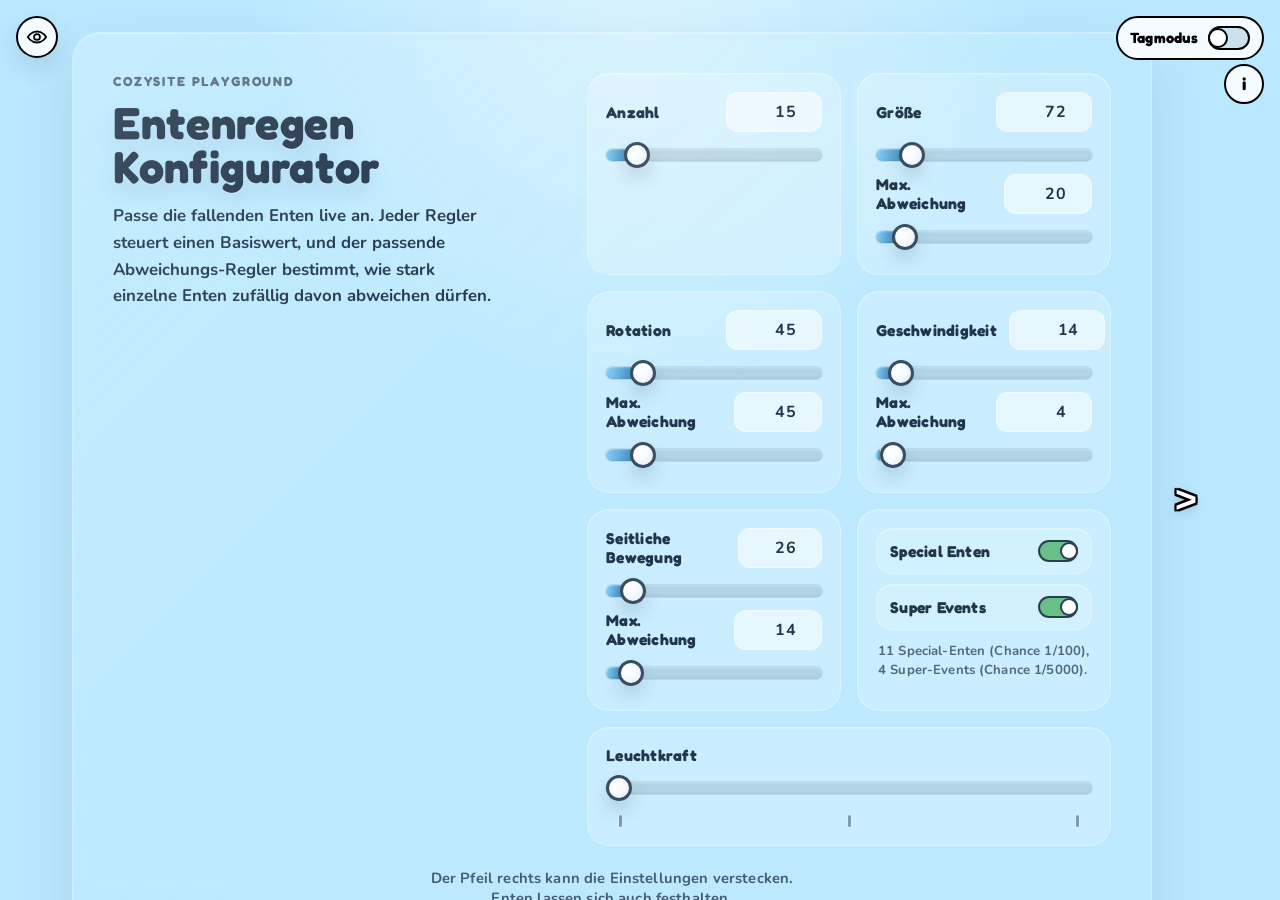
==== index.html @ 6ad72bbb "Add dynamic Android theme colors" ====
<!DOCTYPE html>
<html lang="de">
  <head>
    <meta charset="UTF-8" />
    <meta name="viewport" content="width=device-width, initial-scale=1.0, viewport-fit=cover" />
    <meta http-equiv="Cache-Control" content="no-store, no-cache, must-revalidate" />
    <meta http-equiv="Pragma" content="no-cache" />
    <meta http-equiv="Expires" content="0" />
    <meta name="theme-color" content="rgb(186, 233, 255)" />
    <meta name="app-version" content="2026.03.22-5" />
    <title>CozySite</title>
    <link rel="preconnect" href="https://fonts.googleapis.com" />
    <link rel="preconnect" href="https://fonts.gstatic.com" crossorigin />
    <link
      rel="stylesheet"
      href="https://fonts.googleapis.com/css2?family=Fredoka:wght@500;600;700&family=Nunito:wght@400;600;700;800&display=swap"
    />
    <link rel="stylesheet" href="style.css?v=2026.03.22-5" />
    <script src="script.js?v=2026.03.22-5" defer></script>
  </head>
  <body>
    <button
      class="ui-visibility-toggle"
      id="uiVisibilityToggle"
      type="button"
      aria-pressed="false"
      aria-label="Bedienelemente ausblenden"
    >
      <span class="ui-visibility-icon ui-visibility-icon--visible" aria-hidden="true">
        <svg viewBox="0 0 24 24" focusable="false">
          <path d="M2 12s3.7-6 10-6 10 6 10 6-3.7 6-10 6-10-6-10-6Z" />
          <circle cx="12" cy="12" r="3.2" />
        </svg>
      </span>
      <span class="ui-visibility-icon ui-visibility-icon--hidden" aria-hidden="true">
        <svg viewBox="0 0 24 24" focusable="false">
          <path d="M3 3 21 21" />
          <path d="M10.7 6.2A11 11 0 0 1 12 6c6.3 0 10 6 10 6a18.7 18.7 0 0 1-4 4.2" />
          <path d="M6.3 6.8A17.8 17.8 0 0 0 2 12s3.7 6 10 6c.5 0 1 0 1.5-.1" />
          <path d="M9.9 9.9a3.2 3.2 0 0 0 4.2 4.2" />
        </svg>
      </span>
    </button>
    <label class="theme-switch" for="nightModeToggle">
      <span class="theme-switch-label" id="themeSwitchLabel">Tagmodus</span>
      <span class="theme-switch-control">
        <input id="nightModeToggle" type="checkbox" />
        <span class="theme-switch-slider" aria-hidden="true"></span>
      </span>
    </label>
    <button
      class="info-trigger"
      id="infoTrigger"
      type="button"
      aria-controls="infoPopup"
      aria-expanded="false"
      aria-label="Info anzeigen"
    >
      i
    </button>
    <div class="info-popup" id="infoPopup" role="dialog" aria-modal="false" hidden>
      <p>Inspiriert von einer sehr wichtigen Leuchte-Ente. Der Rest ist eskaliert.</p>
    </div>
    <div class="glass-blur-sentinel" aria-hidden="true"></div>
    <div class="duck-rain" id="duckRain" aria-hidden="true"></div>
    <div class="duck-drag-layer" id="duckDragLayer" aria-hidden="true"></div>
    <main class="page-shell">
      <div class="panel-stack">
        <section class="glass-card" id="glassCard">
          <div class="card-copy">
            <p class="eyebrow">CozySite Playground</p>
            <h1>Entenregen Konfigurator</h1>
            <p class="intro">
              Passe die fallenden Enten live an. Jeder Regler steuert einen Basiswert,
              und der passende Abweichungs-Regler bestimmt, wie stark einzelne Enten
              zufällig davon abweichen dürfen.
            </p>
          </div>

          <form class="control-panel" id="duckControls" autocomplete="off">
            <div class="control-group">
              <div class="control-heading">
                <label for="count">Anzahl</label>
                <input
                  class="value-input"
                  id="countNumber"
                  name="countNumber"
                  type="number"
                  min="1"
                  max="400"
                  step="1"
                  value="15"
                  data-setting="count"
                />
              </div>
              <input id="count" name="count" type="range" min="1" max="150" step="1" value="15" data-setting="count" />
            </div>

            <div class="control-group">
              <div class="control-heading">
                <label for="size">Größe</label>
                <input
                  class="value-input"
                  id="sizeNumber"
                  name="sizeNumber"
                  type="number"
                  min="24"
                  max="420"
                  step="1"
                  value="72"
                  data-setting="size"
                />
              </div>
              <input id="size" name="size" type="range" min="24" max="420" step="1" value="72" data-setting="size" />

              <div class="control-heading">
                <label for="sizeVariance">Max. Abweichung</label>
                <input
                  class="value-input"
                  id="sizeVarianceNumber"
                  name="sizeVarianceNumber"
                  type="number"
                  min="0"
                  max="240"
                  step="1"
                  value="20"
                  data-setting="sizeVariance"
                />
              </div>
              <input id="sizeVariance" name="sizeVariance" type="range" min="0" max="240" step="1" value="20" data-setting="sizeVariance" />
            </div>

            <div class="control-group">
              <div class="control-heading">
                <label for="rotation">Rotation</label>
                <input
                  class="value-input"
                  id="rotationNumber"
                  name="rotationNumber"
                  type="number"
                  min="0"
                  max="360"
                  step="1"
                  value="45"
                  data-setting="rotation"
                />
              </div>
              <input id="rotation" name="rotation" type="range" min="0" max="360" step="1" value="45" data-setting="rotation" />

              <div class="control-heading">
                <label for="rotationVariance">Max. Abweichung</label>
                <input
                  class="value-input"
                  id="rotationVarianceNumber"
                  name="rotationVarianceNumber"
                  type="number"
                  min="0"
                  max="360"
                  step="1"
                  value="45"
                  data-setting="rotationVariance"
                />
              </div>
              <input id="rotationVariance" name="rotationVariance" type="range" min="0" max="360" step="1" value="45" data-setting="rotationVariance" />
            </div>

            <div class="control-group">
              <div class="control-heading">
                <label for="speed">Geschwindigkeit</label>
                <input
                  class="value-input"
                  id="speedNumber"
                  name="speedNumber"
                  type="number"
                  min="1"
                  max="200"
                  step="0.5"
                  value="14"
                  data-setting="speed"
                />
              </div>
              <input id="speed" name="speed" type="range" min="1" max="200" step="0.5" value="14" data-setting="speed" />

              <div class="control-heading">
                <label for="speedVariance">Max. Abweichung</label>
                <input
                  class="value-input"
                  id="speedVarianceNumber"
                  name="speedVarianceNumber"
                  type="number"
                  min="0"
                  max="200"
                  step="0.5"
                  value="4"
                  data-setting="speedVariance"
                />
              </div>
              <input id="speedVariance" name="speedVariance" type="range" min="0" max="200" step="0.5" value="4" data-setting="speedVariance" />
            </div>

            <div class="control-group">
              <div class="control-heading">
                <label for="drift">Seitliche Bewegung</label>
                <input
                  class="value-input"
                  id="driftNumber"
                  name="driftNumber"
                  type="number"
                  min="0"
                  max="360"
                  step="1"
                  value="26"
                  data-setting="drift"
                />
              </div>
              <input id="drift" name="drift" type="range" min="0" max="360" step="1" value="26" data-setting="drift" />

              <div class="control-heading">
                <label for="driftVariance">Max. Abweichung</label>
                <input
                  class="value-input"
                  id="driftVarianceNumber"
                  name="driftVarianceNumber"
                  type="number"
                  min="0"
                  max="220"
                  step="1"
                  value="14"
                  data-setting="driftVariance"
                />
              </div>
              <input id="driftVariance" name="driftVariance" type="range" min="0" max="220" step="1" value="14" data-setting="driftVariance" />
            </div>

            <div class="control-group control-group--glow">
              <div class="control-heading">
                <label for="glowLevel">Leuchtkraft</label>
              </div>
              <div class="glow-level-slider">
                <input
                id="glowLevel"
                name="glowLevel"
                type="range"
                min="0"
                max="2"
                step="1"
                value="0"
              />
                <div class="glow-level-ticks" aria-hidden="true">
                  <span></span>
                  <span></span>
                  <span></span>
                </div>
              </div>
            </div>

            <div class="control-group control-group--toggles">
              <div class="control-toggle-list" aria-label="Weitere Spawn-Optionen">
                <label class="control-toggle-row" id="specialDucksToggleRow" for="specialDucksToggle">
                  <span class="control-toggle-text">Special Enten</span>
                  <span class="mini-switch">
                    <input id="specialDucksToggle" name="specialDucksToggle" type="checkbox" checked />
                    <span class="mini-switch-slider" aria-hidden="true"></span>
                  </span>
                </label>
                <label class="control-toggle-row" id="superEventsToggleRow" for="superEventsToggle">
                  <span class="control-toggle-text">Super Events</span>
                  <span class="mini-switch">
                    <input id="superEventsToggle" name="superEventsToggle" type="checkbox" checked />
                    <span class="mini-switch-slider" aria-hidden="true"></span>
                  </span>
                </label>
              </div>
              <p class="control-toggle-note">
                11 Special-Enten (Chance 1/100),<br /> 4 Super-Events (Chance 1/5000).
              </p>
            </div>
          </form>

          <p class="collapse-hint">
            Der Pfeil rechts kann die Einstellungen verstecken.<br />
            Enten lassen sich auch festhalten.<br />
            Vielleicht siehst du ja sogar eine besondere Ente!
          </p>
        </section>

        <button
          class="panel-toggle"
          id="panelToggle"
          type="button"
          aria-controls="glassCard"
          aria-expanded="true"
          aria-label="Einstellungen nach rechts einklappen"
        >
          <span class="panel-toggle-icon" id="panelToggleIcon">&gt;</span>
        </button>
      </div>
    </main>
    <div
      class="attention-popup"
      id="attentionPopup"
      role="dialog"
      aria-modal="true"
      aria-labelledby="attentionPopupTitle"
      aria-describedby="attentionPopupMessage"
      hidden
    >
      <div class="attention-popup__panel">
        <button
          class="attention-popup__close"
          id="attentionPopupClose"
          type="button"
          aria-label="Hinweis schliessen"
        >
          <span aria-hidden="true">&times;</span>
        </button>
        <div class="attention-popup__content">
          <p class="attention-popup__title" id="attentionPopupTitle">
            Du schaust diesen Enten jetzt schon seit &uuml;ber 10 Minuten zu...
          </p>
          <p class="attention-popup__message" id="attentionPopupMessage">
            Ich entscheide mich einfach daf&uuml;r, das als gutes Zeichen zu werten :)
          </p>
        </div>
      </div>
    </div>
    <div class="vision-event" id="visionEvent" aria-hidden="true" hidden>
      <div class="vision-event__blur-layer"></div>
      <div class="vision-event__content">
        <img class="vision-event__duck" id="visionEventDuck" src="" alt="" />
      </div>
    </div>
    <div class="painting-event" id="paintingEvent" aria-hidden="true" hidden>
      <div class="painting-event__wall" id="paintingEventWall"></div>
      <img class="painting-event__roller" id="paintingEventRoller" src="" alt="" />
      <div class="painting-event__scene">
        <div class="painting-event__duck-pair" id="paintingEventDuckPair">
          <div class="painting-event__duck-slot painting-event__duck-slot--tshirt">
            <div class="painting-event__bubble painting-event__bubble--tshirt">Schwein!</div>
            <img class="painting-event__duck" id="paintingEventTshirtDuck" src="" alt="" />
          </div>
          <div class="painting-event__duck-slot painting-event__duck-slot--pullover">
            <div class="painting-event__bubble painting-event__bubble--pullover">Katze!</div>
            <img class="painting-event__duck" id="paintingEventPulloverDuck" src="" alt="" />
          </div>
        </div>
        <img class="painting-event__art" id="paintingEventArt" src="" alt="" />
      </div>
      <div class="painting-event__blackout"></div>
    </div>
    <div class="guardian-event" id="guardianEvent" aria-hidden="true" hidden>
      <div class="guardian-event__content">
        <img
          class="guardian-event__duck"
          id="guardianEventDuck"
          src="images/ducks/glowing_vesion/real_duck_glow.png?v=2026.03.22-3"
          alt=""
        />
        <div class="guardian-event__bubble" id="guardianEventBubble">
          Keine Sorge, ich pass auf dich auf, wenn es dunkel ist!
        </div>
      </div>
    </div>
  </body>
</html>
---- style.css ----
:root {
  --sky: rgb(186, 233, 255);
  --sky-night: rgb(9, 24, 56);
  --glass-bg: rgba(255, 255, 255, 0.045);
  --glass-border: rgba(255, 255, 255, 0.26);
  --text: rgb(34, 53, 74);
  --font-ui: "Nunito", "Trebuchet MS", "Lucida Sans Unicode", "Lucida Grande", sans-serif;
  --font-display: "Fredoka", "Arial Rounded MT Bold", "Trebuchet MS", ui-rounded, system-ui, sans-serif;
  --slider-track-size: 12px;
  --slider-thumb-size: 26px;
  --slider-track-bg: rgba(34, 53, 74, 0.14);
  --slider-track-border: rgba(34, 53, 74, 0.1);
  --slider-fill-start: rgb(131, 205, 246);
  --slider-fill-end: rgb(66, 145, 197);
  --slider-thumb-bg: radial-gradient(
    circle at 30% 30%,
    rgb(255, 255, 255) 0%,
    rgb(249, 252, 255) 42%,
    rgb(221, 234, 247) 100%
  );
  --slider-thumb-border: rgba(34, 53, 74, 0.88);
  --slider-thumb-shadow: 0 10px 18px rgba(20, 41, 69, 0.16);
  --slider-focus-ring: rgba(82, 165, 218, 0.22);
  --safe-top: env(safe-area-inset-top, 0px);
  --safe-right: env(safe-area-inset-right, 0px);
  --safe-bottom: env(safe-area-inset-bottom, 0px);
  --safe-left: env(safe-area-inset-left, 0px);
}

*,
*::before,
*::after {
  box-sizing: border-box;
}

html,
body {
  width: 100%;
  min-height: 100%;
  overflow-x: hidden;
  -webkit-text-size-adjust: 100%;
  text-size-adjust: 100%;
}

body {
  position: relative;
  isolation: isolate;
  margin: 0;
  min-height: 100vh;
  min-height: 100dvh;
  overflow: hidden;
  overscroll-behavior: none;
  font-family: var(--font-ui);
  -webkit-font-smoothing: antialiased;
  -moz-osx-font-smoothing: grayscale;
  color: var(--text);
  background: none;
}

body::before {
  content: "";
  position: fixed;
  inset: 0;
  z-index: -2;
  pointer-events: none;
  background:
    radial-gradient(circle at top, rgba(255, 255, 255, 0.45), transparent 35%),
    var(--sky);
}

.night-mode body::before {
  background:
    radial-gradient(circle at top, rgba(152, 195, 255, 0.12), transparent 30%),
    linear-gradient(180deg, rgb(12, 30, 68), var(--sky-night));
}

.night-mode {
  --slider-track-bg: rgba(236, 244, 255, 0.18);
  --slider-track-border: rgba(236, 244, 255, 0.14);
  --slider-fill-start: rgb(182, 223, 255);
  --slider-fill-end: rgb(118, 184, 255);
  --slider-thumb-bg: radial-gradient(
    circle at 30% 30%,
    rgb(30, 59, 108) 0%,
    rgb(17, 39, 83) 56%,
    rgb(8, 22, 52) 100%
  );
  --slider-thumb-border: rgba(236, 244, 255, 0.9);
  --slider-thumb-shadow: 0 10px 18px rgba(0, 0, 0, 0.24);
  --slider-focus-ring: rgba(172, 220, 255, 0.18);
}

.ui-visibility-toggle {
  position: fixed;
  top: calc(var(--safe-top) + 16px);
  left: calc(var(--safe-left) + 16px);
  z-index: 7;
  display: inline-flex;
  align-items: center;
  justify-content: center;
  width: 42px;
  height: 42px;
  padding: 0;
  border: 2px solid #000;
  border-radius: 999px;
  background: rgba(255, 255, 255, 0.86);
  color: #000;
  cursor: pointer;
  box-shadow: 0 10px 22px rgba(20, 41, 69, 0.12);
  transition:
    background 180ms ease,
    transform 180ms ease,
    box-shadow 180ms ease,
    opacity 180ms ease;
}

.ui-visibility-toggle:hover {
  transform: translateY(-1px);
}

.ui-visibility-toggle:active {
  transform: translateY(0);
}

.ui-visibility-icon {
  position: absolute;
  inset: 0;
  display: grid;
  place-items: center;
  transition: opacity 180ms ease, transform 180ms ease;
}

.ui-visibility-icon svg {
  width: 22px;
  height: 22px;
  fill: none;
  stroke: currentColor;
  stroke-linecap: round;
  stroke-linejoin: round;
  stroke-width: 2;
}

.ui-visibility-icon--hidden {
  opacity: 0;
  transform: scale(0.92);
}

.ui-hidden .ui-visibility-toggle {
  background: rgba(255, 255, 255, 0.68);
  box-shadow: 0 10px 20px rgba(20, 41, 69, 0.1);
  opacity: 0.62;
}

.ui-hidden .ui-visibility-toggle:hover,
.ui-hidden .ui-visibility-toggle:focus-visible {
  opacity: 0.88;
}

.ui-hidden .ui-visibility-icon--visible {
  opacity: 0;
  transform: scale(0.92);
}

.ui-hidden .ui-visibility-icon--hidden {
  opacity: 1;
  transform: scale(1);
}

.super-event-ui-hidden .ui-visibility-toggle {
  opacity: 0;
  visibility: hidden;
  pointer-events: none;
}

.info-trigger {
  position: fixed;
  top: calc(var(--safe-top) + 64px);
  right: calc(var(--safe-right) + 16px);
  z-index: 8;
  width: 40px;
  height: 40px;
  border: 2px solid #000;
  border-radius: 999px;
  background: rgba(255, 255, 255, 0.86);
  color: #000;
  font: 700 1.08rem/1 var(--font-display);
  letter-spacing: 0.03em;
  cursor: pointer;
}

.theme-switch {
  position: fixed;
  top: calc(var(--safe-top) + 16px);
  right: calc(var(--safe-right) + 16px);
  z-index: 8;
  display: inline-flex;
  align-items: center;
  gap: 10px;
  padding: 8px 12px;
  border: 2px solid #000;
  border-radius: 999px;
  background: rgba(255, 255, 255, 0.86);
  color: #000;
  font: 700 0.92rem/1 var(--font-display);
  letter-spacing: 0.02em;
  cursor: pointer;
  user-select: none;
}

.theme-switch-label {
  white-space: nowrap;
}

.info-trigger,
.theme-switch,
.attention-popup__title,
.attention-popup__close,
.eyebrow,
.glass-card h1,
.control-heading,
.control-toggle-text {
  font-style: normal;
}

.theme-switch-control {
  --switch-width: 42px;
  --switch-height: 24px;
  --switch-border: 2px;
  --switch-thumb-size: 20px;
  position: relative;
  display: inline-flex;
  align-items: center;
  width: var(--switch-width);
  height: var(--switch-height);
}

.theme-switch-control input {
  position: absolute;
  inset: 0;
  opacity: 0;
  margin: 0;
}

.theme-switch-slider {
  position: absolute;
  inset: 0;
  border: var(--switch-border) solid #000;
  border-radius: 999px;
  background: rgb(202, 225, 239);
  transition: background 180ms ease;
}

.theme-switch-slider::after {
  content: "";
  position: absolute;
  top: 50%;
  left: calc(var(--switch-border) * -1);
  width: var(--switch-thumb-size);
  height: var(--switch-thumb-size);
  border-radius: 50%;
  background: #fff;
  border: 2px solid #000;
  transform: translateY(-50%);
  transition: transform 180ms ease;
}

.theme-switch-control input:checked + .theme-switch-slider {
  background: rgb(26, 48, 96);
}

.theme-switch-control input:checked + .theme-switch-slider::after {
  transform: translate(calc(var(--switch-width) - var(--switch-thumb-size)), -50%);
}

.info-popup {
  position: fixed;
  top: calc(var(--safe-top) + 112px);
  right: calc(var(--safe-right) + 16px);
  z-index: 9;
  width: min(320px, calc(100vw - 32px));
  padding: 14px 16px;
  border: 2px solid #000;
  border-radius: 18px;
  background: white;
  box-shadow: 0 16px 30px rgba(0, 0, 0, 0.12);
}

.info-popup p {
  margin: 0;
  font-family: var(--font-ui);
  font-weight: 700;
  letter-spacing: 0.01em;
  line-height: 1.5;
}

.attention-popup {
  position: fixed;
  inset: 0;
  z-index: 20;
  display: flex;
  padding:
    calc(var(--safe-top) + 16px)
    calc(var(--safe-right) + 16px)
    calc(var(--safe-bottom) + 16px)
    calc(var(--safe-left) + 16px);
  background: rgba(8, 18, 35, 0.22);
}

.attention-popup[hidden] {
  display: none;
}

.attention-popup__panel {
  position: relative;
  flex: 1;
  display: flex;
  align-items: center;
  justify-content: center;
  padding: clamp(32px, 6vw, 72px);
  border: 2px solid #000;
  border-radius: 28px;
  background: rgba(255, 255, 255, 0.97);
  box-shadow: 0 28px 64px rgba(5, 16, 31, 0.22);
  text-align: center;
}

.attention-popup__content {
  max-width: min(760px, 100%);
}

.attention-popup__title,
.attention-popup__message {
  margin: 0;
}

.attention-popup__title {
  font-size: clamp(2rem, 4vw, 3.3rem);
  line-height: 1.12;
  font-weight: 700;
  font-family: var(--font-display);
  letter-spacing: 0.01em;
}

.attention-popup__message {
  margin-top: clamp(22px, 4vw, 34px);
  font-size: clamp(1.05rem, 2.4vw, 1.45rem);
  line-height: 1.55;
  font-family: var(--font-ui);
  font-weight: 700;
}

.attention-popup__close {
  position: absolute;
  top: clamp(16px, 2.8vw, 24px);
  right: clamp(16px, 2.8vw, 24px);
  display: inline-flex;
  align-items: center;
  justify-content: center;
  width: 46px;
  height: 46px;
  padding: 0;
  border: 2px solid #000;
  border-radius: 999px;
  background: #fff;
  color: #000;
  font: 700 1.7rem/1 var(--font-display);
  cursor: pointer;
  box-shadow: 0 12px 24px rgba(10, 20, 34, 0.12);
}

.attention-popup__close:hover {
  transform: translateY(-1px);
}

.attention-popup__close:active {
  transform: translateY(0);
}

.vision-event {
  position: fixed;
  inset: 0;
  z-index: 32;
  pointer-events: none;
  opacity: 0;
  transition: opacity 220ms ease;
}

.vision-event[hidden] {
  display: none;
}

.vision-event__blur-layer,
.vision-event__content {
  position: absolute;
  inset: 0;
}

.vision-event__blur-layer {
  background: rgba(255, 255, 255, 0);
  -webkit-backdrop-filter: blur(0px);
  backdrop-filter: blur(0px);
  transition:
    -webkit-backdrop-filter 4200ms ease,
    backdrop-filter 4200ms ease,
    background 4200ms ease;
}

.vision-event__duck {
  position: absolute;
  left: 50%;
  top: 118%;
  width: min(640px, 76vw);
  max-width: calc(100vw - var(--safe-left) - var(--safe-right) - 24px);
  height: auto;
  transform: translate(-50%, -50%);
  transition: top var(--vision-duck-move-duration, 6200ms) cubic-bezier(0.22, 1, 0.36, 1);
}

.vision-event.is-visible {
  opacity: 1;
}

.vision-event.is-blurry .vision-event__blur-layer {
  background: rgba(255, 255, 255, 0.03);
  -webkit-backdrop-filter: blur(14px);
  backdrop-filter: blur(14px);
}

.vision-event.is-duck-visible .vision-event__duck {
  top: 69%;
}

.vision-event.is-duck-exiting .vision-event__duck {
  top: 118%;
}

.painting-event {
  position: fixed;
  inset: 0;
  z-index: 31;
  overflow: hidden;
  pointer-events: none;
  opacity: 0;
  transition: opacity 220ms ease;
}

.painting-event[hidden] {
  display: none;
}

.painting-event__wall,
.painting-event__scene,
.painting-event__blackout {
  position: absolute;
  inset: 0;
}

.painting-event__wall {
  overflow: hidden;
}

.painting-event__stroke {
  position: absolute;
  top: 0;
  height: 0;
  background-repeat: repeat;
  background-size: 320px auto;
  will-change: height;
}

.painting-event__roller {
  position: absolute;
  top: 0;
  left: 0;
  width: clamp(134px, 15vw, 228px);
  height: auto;
  opacity: 0;
  transform: translate3d(var(--roller-x, -220px), var(--roller-y, -220px), 0) translateX(-50%);
  transition: opacity 420ms ease;
  will-change: transform, opacity;
}

.painting-event__scene {
  padding:
    calc(var(--safe-top) + 24px)
    calc(var(--safe-right) + 28px)
    calc(var(--safe-bottom) + 28px)
    calc(var(--safe-left) + 28px);
}

.painting-event__duck-pair {
  position: absolute;
  left: calc(var(--safe-left) + 24px);
  bottom: calc(var(--safe-bottom) + 20px);
  display: flex;
  align-items: flex-end;
  gap: clamp(10px, 1.8vw, 18px);
  opacity: 0;
  transform: translate3d(-12px, 124%, 0);
  transition:
    opacity 2200ms ease,
    transform 4200ms cubic-bezier(0.22, 1, 0.36, 1);
}

.painting-event__duck-slot {
  position: relative;
  display: flex;
  align-items: flex-end;
}

.painting-event__duck {
  width: clamp(140px, 18vw, 250px);
  height: auto;
  user-select: none;
  -webkit-user-drag: none;
}

.painting-event__bubble {
  position: absolute;
  left: 50%;
  bottom: calc(100% + 18px);
  max-width: min(180px, 24vw);
  padding: 10px 14px;
  border: 2px solid #000;
  border-radius: 22px;
  background: rgba(255, 255, 255, 0.98);
  color: #000;
  font-family: var(--font-display);
  font-size: clamp(0.9rem, 1.2vw, 1.05rem);
  font-weight: 700;
  letter-spacing: 0.01em;
  line-height: 1.1;
  text-align: center;
  white-space: nowrap;
  opacity: 0;
  pointer-events: none;
  box-shadow:
    0 14px 28px rgba(0, 0, 0, 0.16),
    inset 0 1px 0 rgba(255, 255, 255, 0.7);
  transform: translate(-50%, 18px) scale(0.96);
  transition:
    opacity 460ms ease,
    transform 700ms cubic-bezier(0.22, 1, 0.36, 1);
}

.painting-event__bubble::before,
.painting-event__bubble::after {
  content: "";
  position: absolute;
  top: calc(100% - 1px);
  width: 0;
  height: 0;
}

.painting-event__bubble::before {
  left: 50%;
  border-top: 14px solid #000;
  border-right: 12px solid transparent;
  transform: translateX(-7px);
}

.painting-event__bubble::after {
  left: 50%;
  border-top: 11px solid rgba(255, 255, 255, 0.98);
  border-right: 10px solid transparent;
  transform: translateX(-5px);
}

.painting-event__bubble--tshirt {
  left: 56%;
}

.painting-event__bubble--pullover {
  left: 44%;
}

.painting-event__art {
  position: absolute;
  top: 46%;
  left: 50%;
  width: min(420px, 52vw);
  max-width: calc(100vw - var(--safe-left) - var(--safe-right) - 64px);
  height: auto;
  opacity: 0;
  transform: translate(-50%, -50%) scale(0.96);
  transition:
    opacity 5600ms ease,
    transform 5600ms ease;
}

.painting-event__blackout {
  background: #000;
  opacity: 0;
  transition: opacity 4200ms ease;
}

.painting-event.is-visible {
  opacity: 1;
}

.painting-event.is-painting .painting-event__roller {
  opacity: 1;
}

.painting-event.is-ducks-visible .painting-event__duck-pair {
  opacity: 1;
  transform: translate3d(0, 0, 0);
}

.painting-event.is-art-visible .painting-event__art {
  opacity: 1;
  transform: translate(-50%, -50%) scale(1);
}

.painting-event.is-bubbles-visible .painting-event__bubble {
  opacity: 1;
  transform: translate(-50%, 0) scale(1);
}

.painting-event.is-blackout-visible .painting-event__blackout {
  opacity: 1;
}

.guardian-event {
  position: fixed;
  inset: 0;
  z-index: 30;
  display: flex;
  align-items: center;
  justify-content: center;
  padding:
    calc(var(--safe-top) + 24px)
    calc(var(--safe-right) + 24px)
    calc(var(--safe-bottom) + 24px)
    calc(var(--safe-left) + 24px);
  background: #000;
  opacity: 0;
  pointer-events: auto;
  transition: opacity 4200ms ease;
}

.guardian-event[hidden] {
  display: none;
}

.guardian-event__content {
  display: flex;
  flex-direction: column;
  align-items: center;
  justify-content: center;
  gap: 22px;
  max-width: min(560px, 100%);
}

.guardian-event__duck {
  width: min(360px, 58vw);
  max-width: 100%;
  height: auto;
  opacity: 0;
  transform: translateY(20px) scale(0.94);
  transition:
    opacity 3200ms ease,
    transform 3200ms ease;
}

.guardian-event__bubble {
  max-width: min(520px, 100%);
  padding: 16px 20px;
  border: 2px solid #000;
  border-radius: 24px;
  background: rgba(255, 255, 255, 0.98);
  color: #000;
  font: 600 1.02rem/1.45 "Segoe UI", Tahoma, Geneva, Verdana, sans-serif;
  text-align: center;
  box-shadow: 0 18px 42px rgba(0, 0, 0, 0.22);
  opacity: 0;
  transform: translateY(16px);
  transition:
    opacity 1400ms ease,
    transform 1400ms ease;
}

.guardian-event.is-visible {
  opacity: 1;
}

.guardian-event.is-duck-visible .guardian-event__duck {
  opacity: 1;
  transform: translateY(0) scale(1);
}

.guardian-event.is-bubble-visible .guardian-event__bubble {
  opacity: 1;
  transform: translateY(0);
}

.guardian-event-active .duck,
.super-event-active .duck {
  animation-play-state: paused;
}

.theme-switch,
.info-trigger,
.info-popup,
.page-shell {
  transition:
    opacity 180ms ease,
    visibility 180ms ease;
}

.ui-hidden .theme-switch,
.ui-revealing .theme-switch,
.ui-hidden .info-trigger,
.ui-revealing .info-trigger,
.ui-hidden .info-popup,
.ui-revealing .info-popup {
  opacity: 0;
  visibility: hidden;
  pointer-events: none;
}

.ui-hidden .page-shell,
.ui-revealing .page-shell {
  pointer-events: none;
}

.ui-hidden .page-shell *,
.ui-revealing .page-shell * {
  pointer-events: none !important;
}

.ui-hidden .page-shell {
  opacity: 0;
  pointer-events: none;
}

.glass-blur-sentinel {
  position: fixed;
  top: 0;
  left: 0;
  width: 2px;
  height: 2px;
  z-index: 1;
  pointer-events: none;
  opacity: 0.01;
  background: rgba(255, 255, 255, 0.03);
  backdrop-filter: blur(10px);
  -webkit-backdrop-filter: blur(10px);
}

.night-mode .glass-blur-sentinel {
  background: rgba(255, 255, 255, 0.02);
}

.duck-rain {
  position: fixed;
  inset: 0;
  z-index: 0;
  pointer-events: auto;
  overflow: hidden;
  contain: layout paint;
  transform: translateZ(0);
}

.duck-drag-layer {
  position: fixed;
  inset: 0;
  z-index: 2;
  pointer-events: none;
  overflow: hidden;
  contain: layout paint;
}

.duck {
  position: absolute;
  top: var(--start-top);
  left: var(--start-left);
  display: block;
  width: calc(var(--size) * 1px);
  height: auto;
  max-width: none;
  opacity: 1;
  animation-name: duck-fall-a;
  animation-timing-function: linear;
  animation-iteration-count: 1;
  animation-fill-mode: both;
  animation-duration: calc(var(--duration) * 1s);
  animation-delay: calc(var(--delay) * 1s);
  pointer-events: auto;
  touch-action: none;
  user-select: none;
  -webkit-user-select: none;
  -webkit-user-drag: none;
  -webkit-touch-callout: none;
  cursor: grab;
  -webkit-backface-visibility: visible;
  backface-visibility: hidden;
  transform-origin: center;
  transform: translateZ(0);
}

.duck.is-dragged {
  animation: none;
  cursor: grabbing;
  z-index: 999;
  will-change: transform;
}

.page-shell {
  position: fixed;
  inset: 0;
  z-index: 5;
  width: 100%;
  min-height: 100vh;
  min-height: 100dvh;
  display: grid;
  justify-items: center;
  align-content: start;
  overflow-x: hidden;
  overflow-y: auto;
  overscroll-behavior-y: contain;
  -webkit-overflow-scrolling: touch;
  padding:
    calc(var(--safe-top) + 32px)
    calc(var(--safe-right) + 24px)
    calc(var(--safe-bottom) + 32px)
    calc(var(--safe-left) + 24px);
  pointer-events: none;
}

.panel-collapsed .page-shell {
  top: 0;
  right: 0;
  bottom: 0;
  left: auto;
  width: 0;
  min-height: 0;
  padding: 0;
  overflow: visible;
}

.panel-stack {
  position: relative;
  width: min(1136px, 100%);
  padding-right: 56px;
  pointer-events: none;
}

.panel-collapsed .panel-stack {
  width: 0;
  padding-right: 0;
}

.glass-card {
  position: relative;
  width: 100%;
  padding: 40px;
  border: 1px solid var(--glass-border);
  border-radius: 28px;
  background: var(--glass-bg);
  backdrop-filter: blur(10px);
  -webkit-backdrop-filter: blur(10px);
  box-shadow:
    0 22px 54px rgba(20, 41, 69, 0.1),
    inset 0 1px 0 rgba(255, 255, 255, 0.22),
    inset 0 -1px 0 rgba(255, 255, 255, 0.03);
  display: grid;
  grid-template-columns: minmax(0, 0.92fr) minmax(0, 1.08fr);
  gap: 28px;
  transform-origin: center right;
  transition:
    opacity 180ms ease,
    transform 220ms ease,
    filter 220ms ease,
    visibility 0s linear 220ms;
  visibility: visible;
  pointer-events: auto;
  overflow: visible;
  touch-action: pan-y;
}

.glass-card::before {
  content: "";
  position: absolute;
  inset: 0;
  border-radius: inherit;
  pointer-events: none;
  background:
    linear-gradient(135deg, rgba(255, 255, 255, 0.14), rgba(255, 255, 255, 0.045) 26%, rgba(255, 255, 255, 0) 52%);
}

.glass-card::after {
  content: "";
  position: absolute;
  inset: 0;
  border-radius: inherit;
  border: 1px solid rgba(255, 255, 255, 0.14);
  box-shadow: inset 0 0 0 1px rgba(255, 255, 255, 0.025);
  pointer-events: none;
}

.night-mode .glass-card {
  color: rgb(240, 247, 255);
  border-color: rgba(255, 255, 255, 0.14);
  background: rgba(255, 255, 255, 0.03);
  backdrop-filter: blur(10px);
  -webkit-backdrop-filter: blur(10px);
  box-shadow:
    0 24px 60px rgba(3, 10, 26, 0.34),
    inset 0 1px 0 rgba(255, 255, 255, 0.16),
    inset 0 -1px 0 rgba(255, 255, 255, 0.025);
}

.night-mode .card-copy,
.night-mode .control-panel {
  position: relative;
  z-index: 0;
}

.night-mode .glass-card::before {
  background:
    linear-gradient(135deg, rgba(255, 255, 255, 0.1), rgba(255, 255, 255, 0.03) 26%, rgba(255, 255, 255, 0) 52%);
}

.night-mode .glass-card::after {
  border-color: rgba(255, 255, 255, 0.08);
  box-shadow: inset 0 0 0 1px rgba(255, 255, 255, 0.015);
}

.night-mode .card-copy::before,
.night-mode .control-panel::before {
  content: "";
  position: absolute;
  inset: -12px;
  z-index: -1;
  border-radius: 24px;
  pointer-events: none;
  background: linear-gradient(180deg, rgba(5, 12, 25, 0.24), rgba(5, 12, 25, 0.14));
  box-shadow:
    inset 0 1px 0 rgba(255, 255, 255, 0.04),
    0 10px 24px rgba(0, 0, 0, 0.08);
}

.ui-revealing .glass-card {
  background: rgba(255, 255, 255, 0.14);
}

.night-mode.ui-revealing .glass-card {
  background: rgba(255, 255, 255, 0.08);
}

.night-mode .glass-card h1,
.night-mode .intro,
.night-mode .eyebrow,
.night-mode .collapse-hint,
.night-mode .control-heading,
.night-mode .control-group label {
  color: rgb(241, 247, 255);
  text-shadow:
    0 2px 12px rgba(0, 0, 0, 0.34),
    0 0 2px rgba(0, 0, 0, 0.22);
}

.night-mode .eyebrow,
.night-mode .collapse-hint {
  color: rgba(236, 244, 255, 0.88);
}

.night-mode .control-group {
  background: rgba(8, 18, 37, 0.18);
  border-color: rgba(214, 230, 255, 0.2);
  box-shadow:
    inset 0 1px 0 rgba(255, 255, 255, 0.08),
    0 12px 26px rgba(0, 0, 0, 0.12);
}

.night-mode .glow-level-ticks span {
  background: rgba(236, 244, 255, 0.72);
  box-shadow: 0 0 0 1px rgba(8, 18, 37, 0.22);
}

.night-mode .control-toggle-row {
  background: rgba(8, 18, 37, 0.18);
  border-color: rgba(214, 230, 255, 0.18);
  box-shadow: inset 0 1px 0 rgba(255, 255, 255, 0.05);
}

.night-mode .control-toggle-text {
  color: rgb(241, 247, 255);
  text-shadow:
    0 2px 10px rgba(0, 0, 0, 0.3),
    0 0 2px rgba(0, 0, 0, 0.18);
}

.night-mode .control-toggle-note {
  color: rgba(236, 244, 255, 0.82);
  text-shadow:
    0 2px 10px rgba(0, 0, 0, 0.26),
    0 0 2px rgba(0, 0, 0, 0.16);
}

.night-mode .mini-switch-slider {
  border-color: rgba(236, 244, 255, 0.92);
  background: rgba(72, 92, 121, 0.86);
}

.night-mode .mini-switch-slider::after {
  border-color: rgba(236, 244, 255, 0.92);
  background: rgb(12, 30, 68);
}

.night-mode .mini-switch input:checked + .mini-switch-slider {
  background: rgba(80, 175, 119, 0.9);
}

.night-mode .value-input {
  background: rgba(7, 14, 28, 0.68);
  border-color: rgba(196, 220, 255, 0.3);
  color: rgb(248, 251, 255);
  box-shadow: inset 0 1px 0 rgba(255, 255, 255, 0.05);
}

.night-mode .value-input:focus {
  outline-color: rgba(196, 220, 255, 0.4);
}

@supports not ((backdrop-filter: blur(1px)) or (-webkit-backdrop-filter: blur(1px))) {
  .glass-card {
    background: rgba(255, 255, 255, 0.1);
  }

  .control-group {
    background: rgba(255, 255, 255, 0.62);
  }
}

.card-copy {
  align-self: start;
  min-width: 0;
  touch-action: pan-y;
}

.eyebrow {
  margin: 0 0 12px;
  font-size: 0.82rem;
  font-weight: 700;
  font-family: var(--font-display);
  letter-spacing: 0.14em;
  text-transform: uppercase;
  color: rgba(34, 53, 74, 0.72);
  text-shadow: 0 1px 0 rgba(255, 255, 255, 0.22);
}

.glass-card h1 {
  margin: 0 0 14px;
  font-size: clamp(2rem, 4vw, 2.8rem);
  font-family: var(--font-display);
  line-height: 0.98;
  letter-spacing: 0.015em;
  text-wrap: balance;
  text-shadow:
    0 1px 0 rgba(255, 255, 255, 0.38),
    0 10px 22px rgba(25, 56, 92, 0.12);
}

.intro {
  margin: 0;
  font-size: 1.05rem;
  font-weight: 700;
  line-height: 1.6;
  max-width: 38ch;
}

.control-panel {
  display: grid;
  grid-template-columns: repeat(2, minmax(0, 1fr));
  gap: 16px;
  align-self: start;
  min-width: 0;
  overflow: visible;
  touch-action: pan-y;
}

.control-group {
  padding: 18px;
  border-radius: 22px;
  background: rgba(255, 255, 255, 0.2);
  border: 1px solid rgba(255, 255, 255, 0.3);
  box-shadow: inset 0 1px 0 rgba(255, 255, 255, 0.18);
  touch-action: pan-y;
}

.control-group--glow {
  grid-column: 1 / -1;
}

.control-group--toggles {
  grid-column: 1 / -1;
}

@media (min-width: 921px) {
  .control-group--toggles {
    grid-column: 2;
    grid-row: 3;
  }
}

.control-heading {
  display: flex;
  align-items: center;
  justify-content: space-between;
  gap: 12px;
  margin-bottom: 10px;
  font-family: var(--font-display);
  font-size: 1.02rem;
  font-weight: 700;
  letter-spacing: 0.015em;
}

.control-heading + input {
  margin-bottom: 16px;
}

.control-group label {
  font-size: 0.98rem;
}

.control-group input[type="range"] {
  -webkit-appearance: none;
  appearance: none;
  width: 100%;
  height: var(--slider-thumb-size);
  margin: 0;
  padding: 0;
  border: 0;
  background: transparent;
  cursor: pointer;
  touch-action: pan-y;
}

.control-group input[type="range"]:focus-visible {
  outline: none;
}

.control-group input[type="range"]::-webkit-slider-runnable-track {
  height: var(--slider-track-size);
  border-radius: 999px;
  background: linear-gradient(
    90deg,
    var(--slider-fill-start) 0%,
    var(--slider-fill-end) var(--range-progress, 0%),
    var(--slider-track-bg) var(--range-progress, 0%),
    var(--slider-track-bg) 100%
  );
  box-shadow:
    inset 0 1px 2px rgba(255, 255, 255, 0.32),
    inset 0 -1px 2px rgba(20, 41, 69, 0.08),
    0 0 0 1px var(--slider-track-border);
}

.control-group input[type="range"]::-webkit-slider-thumb {
  -webkit-appearance: none;
  width: var(--slider-thumb-size);
  height: var(--slider-thumb-size);
  margin-top: calc((var(--slider-track-size) - var(--slider-thumb-size)) / 2);
  border: 3px solid var(--slider-thumb-border);
  border-radius: 50%;
  background: var(--slider-thumb-bg);
  box-shadow:
    var(--slider-thumb-shadow),
    inset 0 1px 0 rgba(255, 255, 255, 0.7);
  transition: transform 160ms ease, box-shadow 160ms ease;
}

.control-group input[type="range"]:active::-webkit-slider-thumb {
  transform: scale(1.05);
}

.control-group input[type="range"]:focus-visible::-webkit-slider-thumb {
  box-shadow:
    var(--slider-thumb-shadow),
    0 0 0 6px var(--slider-focus-ring),
    inset 0 1px 0 rgba(255, 255, 255, 0.7);
}

.control-group input[type="range"]::-moz-range-track {
  height: var(--slider-track-size);
  border: 0;
  border-radius: 999px;
  background: var(--slider-track-bg);
  box-shadow:
    inset 0 1px 2px rgba(255, 255, 255, 0.32),
    inset 0 -1px 2px rgba(20, 41, 69, 0.08),
    0 0 0 1px var(--slider-track-border);
}

.control-group input[type="range"]::-moz-range-progress {
  height: var(--slider-track-size);
  border-radius: 999px;
  background: linear-gradient(90deg, var(--slider-fill-start), var(--slider-fill-end));
  box-shadow:
    inset 0 1px 0 rgba(255, 255, 255, 0.22),
    inset 0 -1px 2px rgba(20, 41, 69, 0.12);
}

.control-group input[type="range"]::-moz-range-thumb {
  width: var(--slider-thumb-size);
  height: var(--slider-thumb-size);
  border: 3px solid var(--slider-thumb-border);
  border-radius: 50%;
  background: var(--slider-thumb-bg);
  box-shadow:
    var(--slider-thumb-shadow),
    inset 0 1px 0 rgba(255, 255, 255, 0.7);
  transition: transform 160ms ease, box-shadow 160ms ease;
}

.control-group input[type="range"]:active::-moz-range-thumb {
  transform: scale(1.05);
}

.control-group input[type="range"]:focus-visible::-moz-range-thumb {
  box-shadow:
    var(--slider-thumb-shadow),
    0 0 0 6px var(--slider-focus-ring),
    inset 0 1px 0 rgba(255, 255, 255, 0.7);
}

.control-group input[type="range"]::-moz-focus-outer {
  border: 0;
}

.glow-level-slider {
  margin-top: 2px;
}

.glow-level-ticks {
  display: flex;
  justify-content: space-between;
  align-items: flex-start;
  margin-top: 8px;
  padding: 0 calc(var(--slider-thumb-size) / 2);
  pointer-events: none;
}

.glow-level-ticks span {
  justify-self: center;
  width: 3px;
  height: 12px;
  border-radius: 999px;
  background: rgba(34, 53, 74, 0.45);
  box-shadow: 0 0 0 1px rgba(255, 255, 255, 0.18);
}

.control-toggle-list {
  display: grid;
  gap: 10px;
  margin-top: 0;
}

.control-toggle-note {
  margin: 12px 2px 0;
  font-family: var(--font-ui);
  font-size: 0.82rem;
  font-weight: 700;
  line-height: 1.45;
  letter-spacing: 0.01em;
  color: rgba(34, 53, 74, 0.72);
}

.control-toggle-row {
  display: flex;
  align-items: center;
  justify-content: space-between;
  gap: 14px;
  padding: 11px 13px;
  border: 1px solid rgba(255, 255, 255, 0.3);
  border-radius: 16px;
  background: rgba(255, 255, 255, 0.16);
  box-shadow: inset 0 1px 0 rgba(255, 255, 255, 0.16);
  cursor: pointer;
}

.control-toggle-text {
  font-family: var(--font-display);
  font-size: 0.98rem;
  font-weight: 700;
  letter-spacing: 0.015em;
}

.mini-switch {
  --mini-switch-width: 40px;
  --mini-switch-height: 22px;
  --mini-switch-thumb-size: 18px;
  position: relative;
  display: inline-flex;
  align-items: center;
  width: var(--mini-switch-width);
  height: var(--mini-switch-height);
  flex-shrink: 0;
}

.mini-switch input {
  position: absolute;
  inset: 0;
  opacity: 0;
  margin: 0;
  cursor: pointer;
}

.mini-switch-slider {
  position: absolute;
  inset: 0;
  border: 2px solid rgba(34, 53, 74, 0.92);
  border-radius: 999px;
  background: rgba(174, 195, 214, 0.8);
  transition: background 180ms ease;
}

.mini-switch-slider::after {
  content: "";
  position: absolute;
  top: 50%;
  left: -2px;
  width: var(--mini-switch-thumb-size);
  height: var(--mini-switch-thumb-size);
  border: 2px solid rgba(34, 53, 74, 0.96);
  border-radius: 50%;
  background: #fff;
  transform: translateY(-50%);
  transition: transform 180ms ease;
}

.mini-switch input:checked + .mini-switch-slider {
  background: rgba(95, 184, 126, 0.9);
}

.mini-switch input:checked + .mini-switch-slider::after {
  transform: translate(calc(var(--mini-switch-width) - var(--mini-switch-thumb-size)), -50%);
}

.value-input {
  width: 96px;
  min-height: 40px;
  padding: 8px 10px;
  border: 1px solid rgba(255, 255, 255, 0.45);
  border-radius: 12px;
  background: rgba(255, 255, 255, 0.55);
  color: var(--text);
  font-family: var(--font-ui);
  font-size: 16px;
  font-weight: 700;
  letter-spacing: 0.02em;
  text-align: right;
}

.value-input:focus {
  outline: 2px solid rgba(34, 53, 74, 0.22);
  outline-offset: 2px;
}

.collapse-hint {
  grid-column: 1 / -1;
  margin: -6px 0 0;
  text-align: center;
  font-size: 0.92rem;
  font-family: var(--font-ui);
  font-weight: 700;
  letter-spacing: 0.01em;
  color: rgba(34, 53, 74, 0.78);
  touch-action: pan-y;
}

.panel-toggle {
  position: absolute;
  top: 50%;
  right: 0;
  border: 0;
  padding: 0;
  background: transparent;
  cursor: pointer;
  line-height: 1;
  transform: translateY(-50%);
  transition: right 220ms ease;
  pointer-events: auto;
}

.panel-toggle-icon {
  display: inline-block;
  min-width: 44px;
  padding: 10px 6px 12px;
  color: white;
  font-size: 2.35rem;
  font-weight: 700;
  animation: panel-toggle-bounce-right 1.8s ease-in-out infinite;
  text-shadow:
    -2px -2px 0 #000,
    0 -2px 0 #000,
    2px -2px 0 #000,
    -2px 0 0 #000,
    2px 0 0 #000,
    -2px 2px 0 #000,
    0 2px 0 #000,
    2px 2px 0 #000,
    0 3px 12px rgba(0, 0, 0, 0.28);
}

.panel-collapsed .glass-card {
  opacity: 0;
  visibility: hidden;
  transform: translateX(64px) scale(0.985);
  filter: blur(3px);
  pointer-events: none;
}

.panel-collapsed .glass-card * {
  pointer-events: none !important;
}

.panel-collapsed .collapse-hint {
  opacity: 0;
}

.panel-collapsed .panel-toggle-icon {
  animation-name: panel-toggle-bounce-left;
}

.panel-collapsed .panel-toggle {
  position: fixed;
  top: 50vh;
  right: 14px;
}

@keyframes duck-fall-a {
  0% {
    transform:
      translate3d(var(--drift-start), 0, 0)
      rotate(var(--rotate-start))
      scale(var(--scale-start));
  }

  50% {
    transform:
      translate3d(var(--drift-mid), var(--fall-mid), 0)
      rotate(var(--rotate-mid))
      scale(var(--scale-mid));
  }

  100% {
    transform:
      translate3d(var(--drift-end), var(--fall-end), 0)
      rotate(var(--rotate-end))
      scale(var(--scale-end));
  }
}

@keyframes duck-fall-b {
  0% {
    transform:
      translate3d(var(--drift-start), 0, 0)
      rotate(var(--rotate-start))
      scale(var(--scale-start));
  }

  50% {
    transform:
      translate3d(var(--drift-mid), var(--fall-mid), 0)
      rotate(var(--rotate-mid))
      scale(var(--scale-mid));
  }

  100% {
    transform:
      translate3d(var(--drift-end), var(--fall-end), 0)
      rotate(var(--rotate-end))
      scale(var(--scale-end));
  }
}

@keyframes panel-toggle-bounce-right {
  0%,
  100% {
    transform: translate3d(0, 0, 0) scale(1);
  }

  18% {
    transform: translate3d(4px, 0, 0) scale(1.04);
  }

  34% {
    transform: translate3d(0, 0, 0) scale(0.98);
  }

  52% {
    transform: translate3d(9px, 0, 0) scale(1.08);
  }

  70% {
    transform: translate3d(0, 0, 0) scale(0.99);
  }
}

@keyframes panel-toggle-bounce-left {
  0%,
  100% {
    transform: translate3d(0, 0, 0) scale(1);
  }

  18% {
    transform: translate3d(-4px, 0, 0) scale(1.04);
  }

  34% {
    transform: translate3d(0, 0, 0) scale(0.98);
  }

  52% {
    transform: translate3d(-9px, 0, 0) scale(1.08);
  }

  70% {
    transform: translate3d(0, 0, 0) scale(0.99);
  }
}

@media (max-width: 920px) {
  .duck-rain,
  .duck-drag-layer {
    contain: layout;
    transform: none;
  }

  .duck {
    -webkit-backface-visibility: visible;
    backface-visibility: visible;
    transform: none;
  }

  .glass-card {
    grid-template-columns: 1fr;
  }

  .control-panel {
    grid-template-columns: 1fr;
  }
}

@media (prefers-reduced-motion: reduce) {
  .panel-toggle-icon {
    animation: none;
  }

  .glass-card,
  .panel-toggle,
  .theme-switch-slider,
  .theme-switch-slider::after,
  .painting-event__stroke,
  .painting-event__roller,
  .painting-event__duck-pair,
  .painting-event__art,
  .painting-event__blackout,
  .vision-event,
  .vision-event__blur-layer,
  .vision-event__duck,
  .guardian-event,
  .guardian-event__duck,
  .guardian-event__bubble {
    transition-duration: 0.01ms;
  }
}

@media (max-width: 640px) {
  .vision-event__duck {
    width: min(430px, 86vw);
  }

  .painting-event__roller {
    width: clamp(118px, 28vw, 176px);
  }

  .painting-event__duck-pair {
    left: calc(var(--safe-left) + 14px);
    bottom: calc(var(--safe-bottom) + 14px);
    gap: 10px;
  }

  .painting-event__duck {
    width: clamp(118px, 31vw, 172px);
  }

  .painting-event__bubble {
    bottom: calc(100% + 12px);
    max-width: min(144px, 34vw);
    padding: 8px 12px;
    font-size: 0.88rem;
  }

  .painting-event__art {
    top: 41%;
    width: min(320px, 72vw);
  }

  .guardian-event__content {
    gap: 18px;
  }

  .guardian-event__duck {
    width: min(300px, 72vw);
  }

  .guardian-event__bubble {
    padding: 14px 16px;
    font-size: 0.96rem;
  }
}

@media (max-width: 640px) {
  .info-trigger {
    top: calc(var(--safe-top) + 56px);
    right: calc(var(--safe-right) + 12px);
    width: 36px;
    height: 36px;
  }

  .info-popup {
    top: calc(var(--safe-top) + 104px);
    right: calc(var(--safe-right) + 12px);
    width: min(300px, calc(100vw - var(--safe-left) - var(--safe-right) - 24px));
  }

  .theme-switch {
    top: calc(var(--safe-top) + 12px);
    right: calc(var(--safe-right) + 12px);
    gap: 8px;
    padding: 7px 10px;
    font-size: 0.84rem;
    max-width: min(220px, calc(100vw - var(--safe-left) - var(--safe-right) - 24px));
  }

  .page-shell {
    padding:
      calc(var(--safe-top) + 112px)
      calc(var(--safe-right) + 18px)
      calc(var(--safe-bottom) + 22px)
      calc(var(--safe-left) + 18px);
  }

  .glass-card,
  .card-copy,
  .control-panel,
  .control-group,
  .collapse-hint {
    touch-action: pan-y;
  }

  .panel-stack {
    width: 100%;
    max-width: 100%;
    padding-right: 42px;
  }

  .glass-card {
    width: 100%;
    max-width: 100%;
    padding: 24px;
    gap: 22px;
    display: flex;
    flex-direction: column;
  }

  .card-copy {
    flex-shrink: 0;
  }

  .control-panel {
    flex: 0 0 auto;
  }

  .collapse-hint {
    margin-top: 12px;
    flex-shrink: 0;
  }

  .panel-toggle-icon {
    min-width: 34px;
    font-size: 1.95rem;
  }

  .panel-toggle {
    position: fixed;
    top: 50vh;
    left: auto;
    right: calc(var(--safe-right) + 10px);
    transform: translateY(-50%);
  }
}

@media (max-width: 420px) {
  .theme-switch {
    gap: 6px;
    padding: 6px 9px;
  }

  .theme-switch-label {
    font-size: 0.79rem;
  }

  .glass-card {
    padding: 20px;
    border-radius: 24px;
  }

  .control-group {
    padding: 15px;
    border-radius: 18px;
  }

  .control-heading {
    flex-direction: column;
    align-items: stretch;
    gap: 8px;
  }

  .value-input {
    width: 100%;
    text-align: left;
  }

  .panel-stack {
    padding-right: 38px;
  }
}
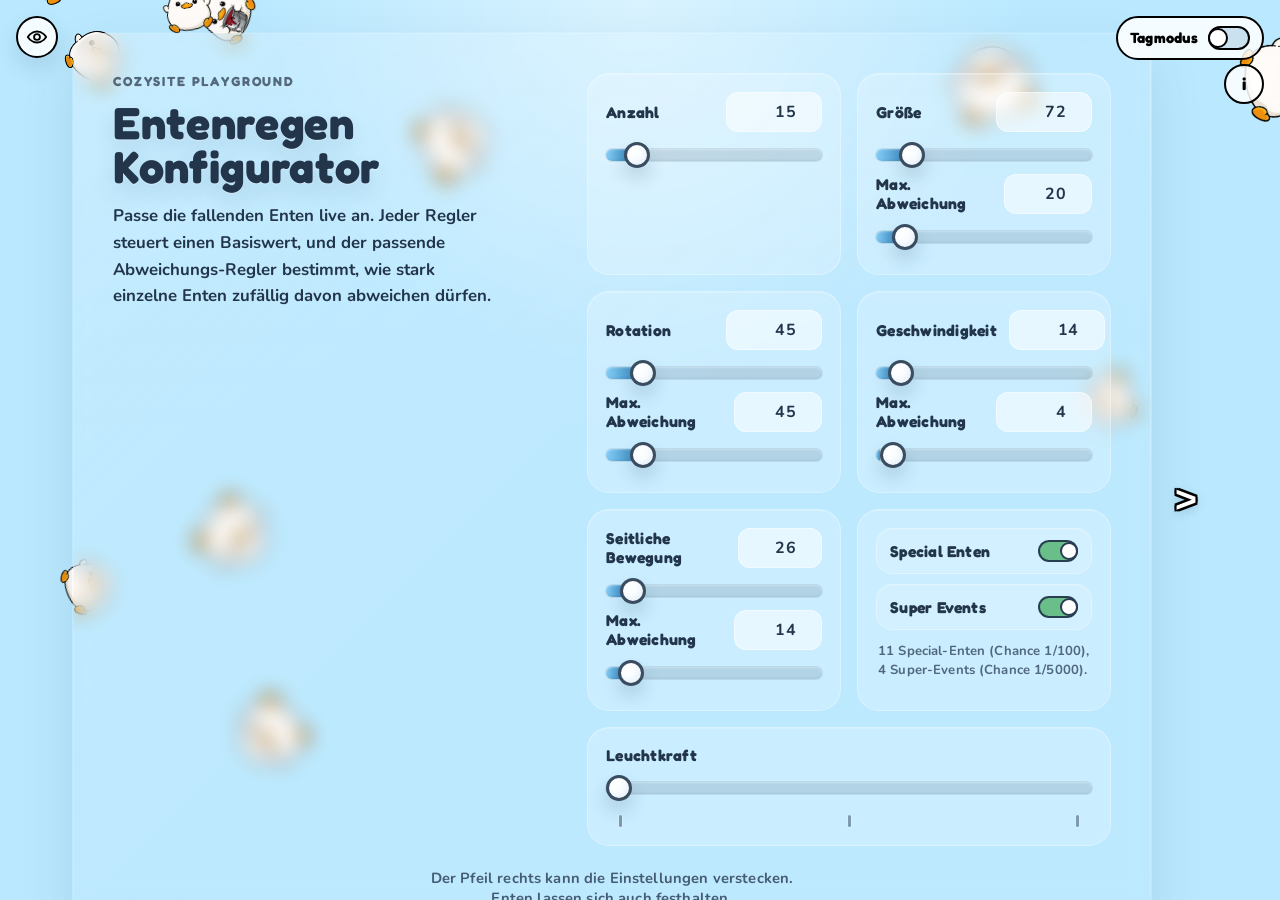
==== commit 20e973ea: "Refine canvas duck renderer and controls" ====
--- a/index.html
+++ b/index.html
@@ -6,8 +6,7 @@
     <meta http-equiv="Cache-Control" content="no-store, no-cache, must-revalidate" />
     <meta http-equiv="Pragma" content="no-cache" />
     <meta http-equiv="Expires" content="0" />
-    <meta name="theme-color" content="rgb(186, 233, 255)" />
-    <meta name="app-version" content="2026.03.22-5" />
+    <meta name="app-version" content="2026.03.22-3" />
     <title>CozySite</title>
     <link rel="preconnect" href="https://fonts.googleapis.com" />
     <link rel="preconnect" href="https://fonts.gstatic.com" crossorigin />
@@ -15,8 +14,8 @@
       rel="stylesheet"
       href="https://fonts.googleapis.com/css2?family=Fredoka:wght@500;600;700&family=Nunito:wght@400;600;700;800&display=swap"
     />
-    <link rel="stylesheet" href="style.css?v=2026.03.22-5" />
-    <script src="script.js?v=2026.03.22-5" defer></script>
+    <link rel="stylesheet" href="style.css?v=2026.03.22-3" />
+    <script src="script.js?v=2026.03.22-3" defer></script>
   </head>
   <body>
     <button
@@ -62,8 +61,7 @@
       <p>Inspiriert von einer sehr wichtigen Leuchte-Ente. Der Rest ist eskaliert.</p>
     </div>
     <div class="glass-blur-sentinel" aria-hidden="true"></div>
-    <div class="duck-rain" id="duckRain" aria-hidden="true"></div>
-    <div class="duck-drag-layer" id="duckDragLayer" aria-hidden="true"></div>
+    <canvas class="duck-rain" id="duckRain" aria-hidden="true"></canvas>
     <main class="page-shell">
       <div class="panel-stack">
         <section class="glass-card" id="glassCard">
@@ -87,7 +85,7 @@
                   name="countNumber"
                   type="number"
                   min="1"
-                  max="400"
+                  max="1000"
                   step="1"
                   value="15"
                   data-setting="count"
--- a/style.css
+++ b/style.css
@@ -405,6 +405,15 @@
     background 4200ms ease;
 }
 
+.vision-event__duck,
+.painting-event__duck,
+.guardian-event__duck {
+  user-select: none;
+  -webkit-user-select: none;
+  -webkit-user-drag: none;
+  -webkit-touch-callout: none;
+}
+
 .vision-event__duck {
   position: absolute;
   left: 50%;
@@ -511,8 +520,6 @@
 .painting-event__duck {
   width: clamp(140px, 18vw, 250px);
   height: auto;
-  user-select: none;
-  -webkit-user-drag: none;
 }
 
 .painting-event__bubble {
@@ -755,20 +762,15 @@
 .duck-rain {
   position: fixed;
   inset: 0;
+  display: block;
   z-index: 0;
+  width: 100%;
+  height: 100%;
   pointer-events: auto;
+  touch-action: none;
   overflow: hidden;
   contain: layout paint;
   transform: translateZ(0);
-}
-
-.duck-drag-layer {
-  position: fixed;
-  inset: 0;
-  z-index: 2;
-  pointer-events: none;
-  overflow: hidden;
-  contain: layout paint;
 }
 
 .duck {
@@ -777,8 +779,10 @@
   left: var(--start-left);
   display: block;
   width: calc(var(--size) * 1px);
-  height: auto;
+  height: calc(var(--display-height) * 1px);
   max-width: none;
+  object-fit: contain;
+  object-position: center;
   opacity: 1;
   animation-name: duck-fall-a;
   animation-timing-function: linear;
@@ -789,7 +793,6 @@
   pointer-events: auto;
   touch-action: none;
   user-select: none;
-  -webkit-user-select: none;
   -webkit-user-drag: none;
   -webkit-touch-callout: none;
   cursor: grab;
@@ -855,11 +858,9 @@
   position: relative;
   width: 100%;
   padding: 40px;
-  border: 1px solid var(--glass-border);
+  border: 1px solid transparent;
   border-radius: 28px;
-  background: var(--glass-bg);
-  backdrop-filter: blur(10px);
-  -webkit-backdrop-filter: blur(10px);
+  background: transparent;
   box-shadow:
     0 22px 54px rgba(20, 41, 69, 0.1),
     inset 0 1px 0 rgba(255, 255, 255, 0.22),
@@ -875,36 +876,52 @@
     visibility 0s linear 220ms;
   visibility: visible;
   pointer-events: auto;
-  overflow: visible;
+  overflow: hidden;
   touch-action: pan-y;
+  isolation: isolate;
+  transform: translateZ(0);
+  -webkit-transform: translateZ(0);
+  backface-visibility: hidden;
+  -webkit-backface-visibility: hidden;
 }
 
 .glass-card::before {
   content: "";
   position: absolute;
   inset: 0;
+  z-index: 0;
   border-radius: inherit;
   pointer-events: none;
-  background:
-    linear-gradient(135deg, rgba(255, 255, 255, 0.14), rgba(255, 255, 255, 0.045) 26%, rgba(255, 255, 255, 0) 52%);
+  background: var(--glass-bg);
+  backdrop-filter: blur(10px);
+  -webkit-backdrop-filter: blur(10px);
+  transform: translateZ(0);
+  -webkit-transform: translateZ(0);
 }
 
 .glass-card::after {
   content: "";
   position: absolute;
   inset: 0;
+  z-index: 0;
   border-radius: inherit;
   border: 1px solid rgba(255, 255, 255, 0.14);
+  background:
+    linear-gradient(135deg, rgba(255, 255, 255, 0.14), rgba(255, 255, 255, 0.045) 26%, rgba(255, 255, 255, 0) 52%),
+    linear-gradient(180deg, rgba(255, 255, 255, 0.04), rgba(255, 255, 255, 0) 44%);
   box-shadow: inset 0 0 0 1px rgba(255, 255, 255, 0.025);
   pointer-events: none;
 }
 
+.glass-card > * {
+  position: relative;
+  z-index: 1;
+}
+
 .night-mode .glass-card {
   color: rgb(240, 247, 255);
-  border-color: rgba(255, 255, 255, 0.14);
-  background: rgba(255, 255, 255, 0.03);
-  backdrop-filter: blur(10px);
-  -webkit-backdrop-filter: blur(10px);
+  border-color: transparent;
+  background: transparent;
   box-shadow:
     0 24px 60px rgba(3, 10, 26, 0.34),
     inset 0 1px 0 rgba(255, 255, 255, 0.16),
@@ -918,12 +935,16 @@
 }
 
 .night-mode .glass-card::before {
-  background:
-    linear-gradient(135deg, rgba(255, 255, 255, 0.1), rgba(255, 255, 255, 0.03) 26%, rgba(255, 255, 255, 0) 52%);
+  background: rgba(255, 255, 255, 0.03);
+  backdrop-filter: blur(10px);
+  -webkit-backdrop-filter: blur(10px);
 }
 
 .night-mode .glass-card::after {
   border-color: rgba(255, 255, 255, 0.08);
+  background:
+    linear-gradient(135deg, rgba(255, 255, 255, 0.1), rgba(255, 255, 255, 0.03) 26%, rgba(255, 255, 255, 0) 52%),
+    linear-gradient(180deg, rgba(255, 255, 255, 0.025), rgba(255, 255, 255, 0) 44%);
   box-shadow: inset 0 0 0 1px rgba(255, 255, 255, 0.015);
 }
 
@@ -942,10 +963,18 @@
 }
 
 .ui-revealing .glass-card {
+  background: transparent;
+}
+
+.ui-revealing .glass-card::before {
   background: rgba(255, 255, 255, 0.14);
 }
 
 .night-mode.ui-revealing .glass-card {
+  background: transparent;
+}
+
+.night-mode.ui-revealing .glass-card::before {
   background: rgba(255, 255, 255, 0.08);
 }
 
@@ -1025,7 +1054,7 @@
 }
 
 @supports not ((backdrop-filter: blur(1px)) or (-webkit-backdrop-filter: blur(1px))) {
-  .glass-card {
+  .glass-card::before {
     background: rgba(255, 255, 255, 0.1);
   }
 
@@ -1279,6 +1308,9 @@
   background: rgba(255, 255, 255, 0.16);
   box-shadow: inset 0 1px 0 rgba(255, 255, 255, 0.16);
   cursor: pointer;
+  touch-action: manipulation;
+  user-select: none;
+  -webkit-touch-callout: none;
 }
 
 .control-toggle-text {
@@ -1524,8 +1556,7 @@
 }
 
 @media (max-width: 920px) {
-  .duck-rain,
-  .duck-drag-layer {
+  .duck-rain {
     contain: layout;
     transform: none;
   }
@@ -1542,6 +1573,29 @@
 
   .control-panel {
     grid-template-columns: 1fr;
+  }
+}
+
+@media (hover: none) and (pointer: coarse) {
+  .page-shell {
+    -webkit-overflow-scrolling: auto;
+  }
+
+  .glass-card {
+    transform: none;
+    -webkit-transform: none;
+    backface-visibility: visible;
+    -webkit-backface-visibility: visible;
+  }
+
+  .glass-card::before {
+    backdrop-filter: blur(8px);
+    -webkit-backdrop-filter: blur(8px);
+  }
+
+  .night-mode .glass-card::before {
+    backdrop-filter: blur(8px);
+    -webkit-backdrop-filter: blur(8px);
   }
 }
 
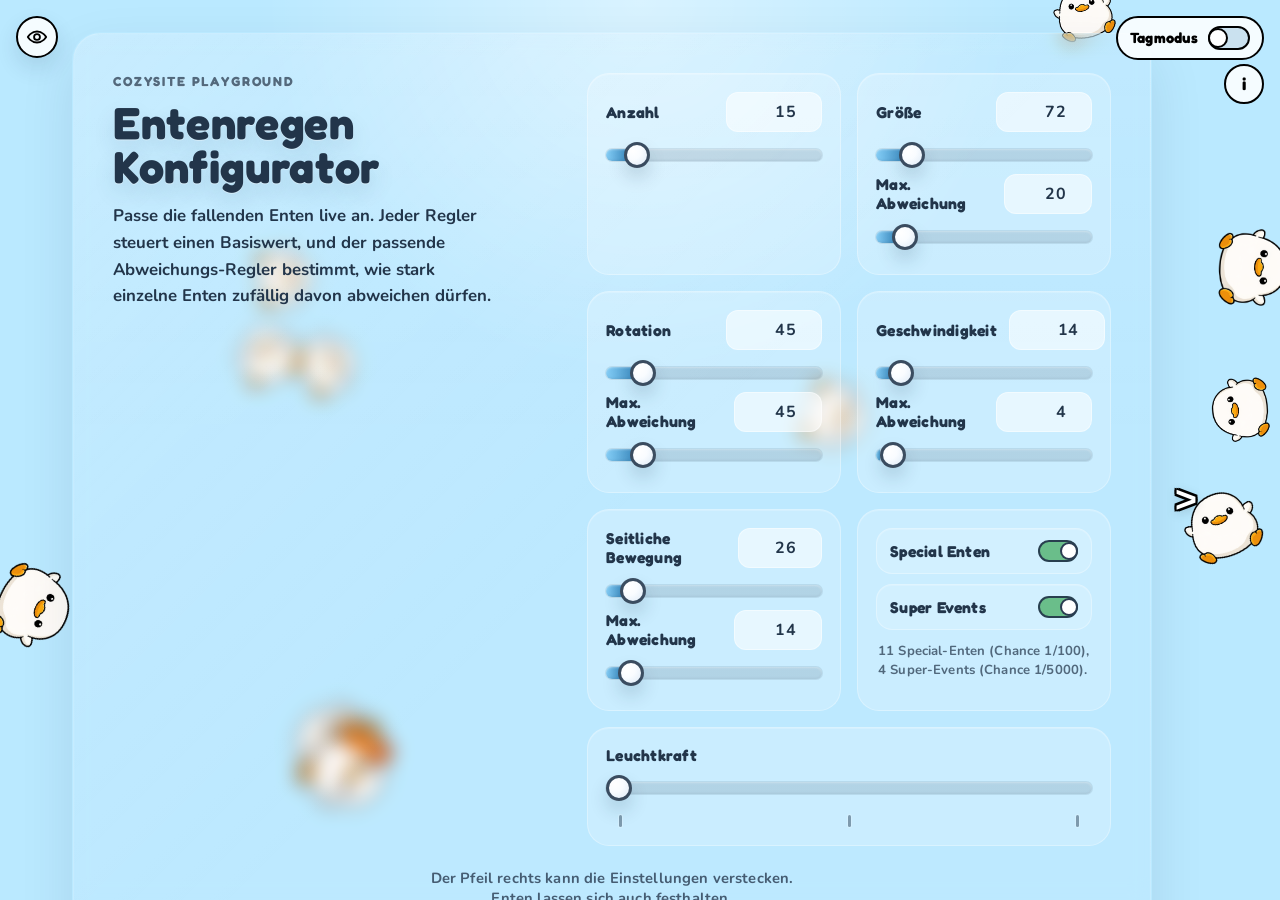
==== commit 689a3de3: "Merge canvas duck renderer improvements" ====
--- a/index.html
+++ b/index.html
@@ -6,7 +6,8 @@
     <meta http-equiv="Cache-Control" content="no-store, no-cache, must-revalidate" />
     <meta http-equiv="Pragma" content="no-cache" />
     <meta http-equiv="Expires" content="0" />
-    <meta name="app-version" content="2026.03.22-3" />
+    <meta name="theme-color" content="rgb(186, 233, 255)" />
+    <meta name="app-version" content="2026.03.22-7" />
     <title>CozySite</title>
     <link rel="preconnect" href="https://fonts.googleapis.com" />
     <link rel="preconnect" href="https://fonts.gstatic.com" crossorigin />
@@ -14,8 +15,9 @@
       rel="stylesheet"
       href="https://fonts.googleapis.com/css2?family=Fredoka:wght@500;600;700&family=Nunito:wght@400;600;700;800&display=swap"
     />
-    <link rel="stylesheet" href="style.css?v=2026.03.22-3" />
-    <script src="script.js?v=2026.03.22-3" defer></script>
+    <link rel="manifest" href="manifest.webmanifest?v=2026.03.22-7" />
+    <link rel="stylesheet" href="style.css?v=2026.03.22-7" />
+    <script src="script.js?v=2026.03.22-7" defer></script>
   </head>
   <body>
     <button
@@ -351,7 +353,7 @@
         <img
           class="guardian-event__duck"
           id="guardianEventDuck"
-          src="images/ducks/glowing_vesion/real_duck_glow.png?v=2026.03.22-3"
+          src="images/ducks/glowing_vesion/real_duck_glow.png?v=2026.03.22-7"
           alt=""
         />
         <div class="guardian-event__bubble" id="guardianEventBubble">
--- a/style.css
+++ b/style.css
@@ -793,6 +793,7 @@
   pointer-events: auto;
   touch-action: none;
   user-select: none;
+  -webkit-user-select: none;
   -webkit-user-drag: none;
   -webkit-touch-callout: none;
   cursor: grab;
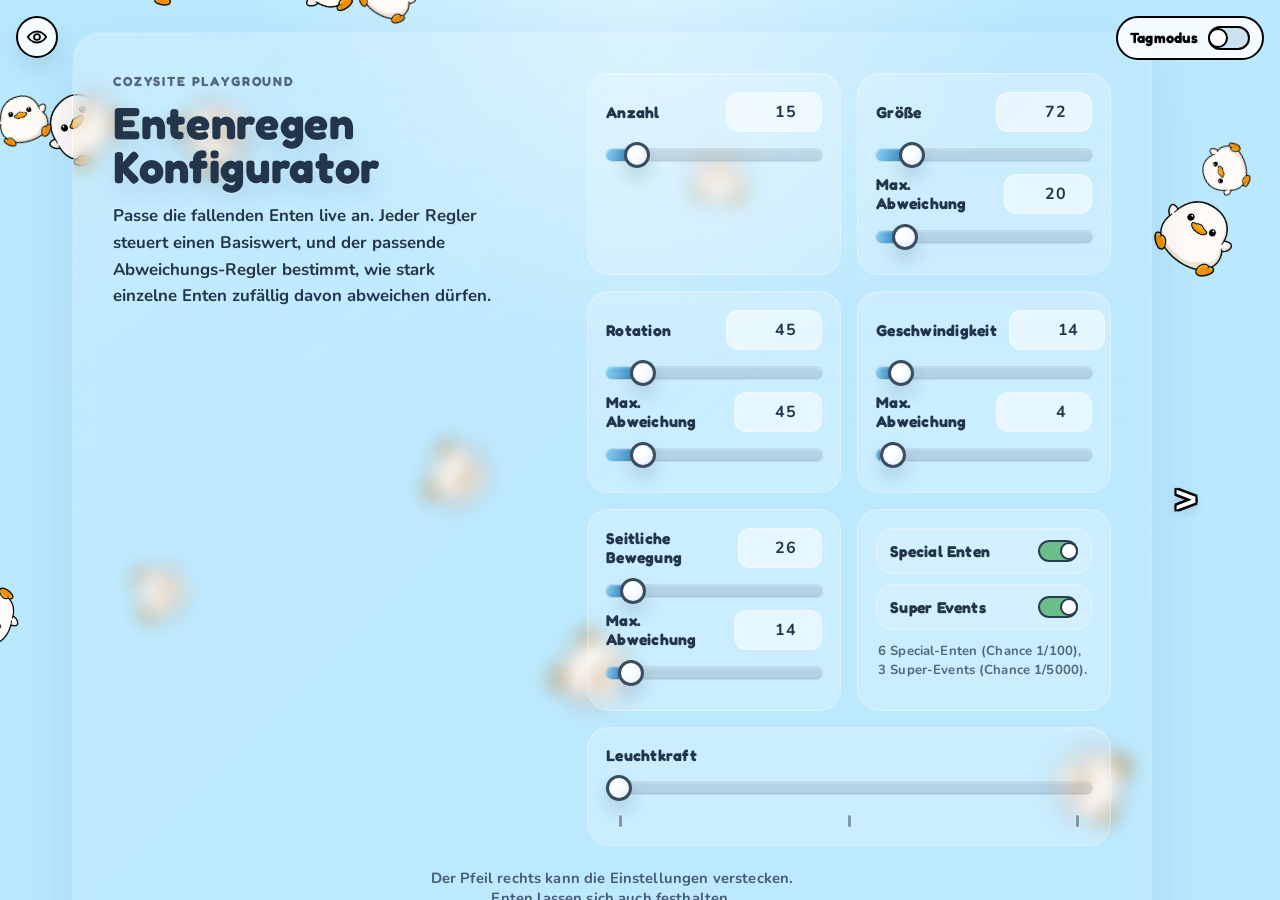
==== commit 3caadf13: "Remove retired ducks and painting event" ====
--- a/index.html
+++ b/index.html
@@ -49,19 +49,6 @@
         <span class="theme-switch-slider" aria-hidden="true"></span>
       </span>
     </label>
-    <button
-      class="info-trigger"
-      id="infoTrigger"
-      type="button"
-      aria-controls="infoPopup"
-      aria-expanded="false"
-      aria-label="Info anzeigen"
-    >
-      i
-    </button>
-    <div class="info-popup" id="infoPopup" role="dialog" aria-modal="false" hidden>
-      <p>Inspiriert von einer sehr wichtigen Leuchte-Ente. Der Rest ist eskaliert.</p>
-    </div>
     <div class="glass-blur-sentinel" aria-hidden="true"></div>
     <canvas class="duck-rain" id="duckRain" aria-hidden="true"></canvas>
     <main class="page-shell">
@@ -272,7 +259,7 @@
                 </label>
               </div>
               <p class="control-toggle-note">
-                11 Special-Enten (Chance 1/100),<br /> 4 Super-Events (Chance 1/5000).
+                6 Special-Enten (Chance 1/100),<br /> 3 Super-Events (Chance 1/5000).
               </p>
             </div>
           </form>
@@ -330,24 +317,6 @@
         <img class="vision-event__duck" id="visionEventDuck" src="" alt="" />
       </div>
     </div>
-    <div class="painting-event" id="paintingEvent" aria-hidden="true" hidden>
-      <div class="painting-event__wall" id="paintingEventWall"></div>
-      <img class="painting-event__roller" id="paintingEventRoller" src="" alt="" />
-      <div class="painting-event__scene">
-        <div class="painting-event__duck-pair" id="paintingEventDuckPair">
-          <div class="painting-event__duck-slot painting-event__duck-slot--tshirt">
-            <div class="painting-event__bubble painting-event__bubble--tshirt">Schwein!</div>
-            <img class="painting-event__duck" id="paintingEventTshirtDuck" src="" alt="" />
-          </div>
-          <div class="painting-event__duck-slot painting-event__duck-slot--pullover">
-            <div class="painting-event__bubble painting-event__bubble--pullover">Katze!</div>
-            <img class="painting-event__duck" id="paintingEventPulloverDuck" src="" alt="" />
-          </div>
-        </div>
-        <img class="painting-event__art" id="paintingEventArt" src="" alt="" />
-      </div>
-      <div class="painting-event__blackout"></div>
-    </div>
     <div class="guardian-event" id="guardianEvent" aria-hidden="true" hidden>
       <div class="guardian-event__content">
         <img
--- a/style.css
+++ b/style.css
@@ -172,22 +172,6 @@
   pointer-events: none;
 }
 
-.info-trigger {
-  position: fixed;
-  top: calc(var(--safe-top) + 64px);
-  right: calc(var(--safe-right) + 16px);
-  z-index: 8;
-  width: 40px;
-  height: 40px;
-  border: 2px solid #000;
-  border-radius: 999px;
-  background: rgba(255, 255, 255, 0.86);
-  color: #000;
-  font: 700 1.08rem/1 var(--font-display);
-  letter-spacing: 0.03em;
-  cursor: pointer;
-}
-
 .theme-switch {
   position: fixed;
   top: calc(var(--safe-top) + 16px);
@@ -211,7 +195,6 @@
   white-space: nowrap;
 }
 
-.info-trigger,
 .theme-switch,
 .attention-popup__title,
 .attention-popup__close,
@@ -270,27 +253,6 @@
 
 .theme-switch-control input:checked + .theme-switch-slider::after {
   transform: translate(calc(var(--switch-width) - var(--switch-thumb-size)), -50%);
-}
-
-.info-popup {
-  position: fixed;
-  top: calc(var(--safe-top) + 112px);
-  right: calc(var(--safe-right) + 16px);
-  z-index: 9;
-  width: min(320px, calc(100vw - 32px));
-  padding: 14px 16px;
-  border: 2px solid #000;
-  border-radius: 18px;
-  background: white;
-  box-shadow: 0 16px 30px rgba(0, 0, 0, 0.12);
-}
-
-.info-popup p {
-  margin: 0;
-  font-family: var(--font-ui);
-  font-weight: 700;
-  letter-spacing: 0.01em;
-  line-height: 1.5;
 }
 
 .attention-popup {
@@ -406,7 +368,6 @@
 }
 
 .vision-event__duck,
-.painting-event__duck,
 .guardian-event__duck {
   user-select: none;
   -webkit-user-select: none;
@@ -441,191 +402,6 @@
 
 .vision-event.is-duck-exiting .vision-event__duck {
   top: 118%;
-}
-
-.painting-event {
-  position: fixed;
-  inset: 0;
-  z-index: 31;
-  overflow: hidden;
-  pointer-events: none;
-  opacity: 0;
-  transition: opacity 220ms ease;
-}
-
-.painting-event[hidden] {
-  display: none;
-}
-
-.painting-event__wall,
-.painting-event__scene,
-.painting-event__blackout {
-  position: absolute;
-  inset: 0;
-}
-
-.painting-event__wall {
-  overflow: hidden;
-}
-
-.painting-event__stroke {
-  position: absolute;
-  top: 0;
-  height: 0;
-  background-repeat: repeat;
-  background-size: 320px auto;
-  will-change: height;
-}
-
-.painting-event__roller {
-  position: absolute;
-  top: 0;
-  left: 0;
-  width: clamp(134px, 15vw, 228px);
-  height: auto;
-  opacity: 0;
-  transform: translate3d(var(--roller-x, -220px), var(--roller-y, -220px), 0) translateX(-50%);
-  transition: opacity 420ms ease;
-  will-change: transform, opacity;
-}
-
-.painting-event__scene {
-  padding:
-    calc(var(--safe-top) + 24px)
-    calc(var(--safe-right) + 28px)
-    calc(var(--safe-bottom) + 28px)
-    calc(var(--safe-left) + 28px);
-}
-
-.painting-event__duck-pair {
-  position: absolute;
-  left: calc(var(--safe-left) + 24px);
-  bottom: calc(var(--safe-bottom) + 20px);
-  display: flex;
-  align-items: flex-end;
-  gap: clamp(10px, 1.8vw, 18px);
-  opacity: 0;
-  transform: translate3d(-12px, 124%, 0);
-  transition:
-    opacity 2200ms ease,
-    transform 4200ms cubic-bezier(0.22, 1, 0.36, 1);
-}
-
-.painting-event__duck-slot {
-  position: relative;
-  display: flex;
-  align-items: flex-end;
-}
-
-.painting-event__duck {
-  width: clamp(140px, 18vw, 250px);
-  height: auto;
-}
-
-.painting-event__bubble {
-  position: absolute;
-  left: 50%;
-  bottom: calc(100% + 18px);
-  max-width: min(180px, 24vw);
-  padding: 10px 14px;
-  border: 2px solid #000;
-  border-radius: 22px;
-  background: rgba(255, 255, 255, 0.98);
-  color: #000;
-  font-family: var(--font-display);
-  font-size: clamp(0.9rem, 1.2vw, 1.05rem);
-  font-weight: 700;
-  letter-spacing: 0.01em;
-  line-height: 1.1;
-  text-align: center;
-  white-space: nowrap;
-  opacity: 0;
-  pointer-events: none;
-  box-shadow:
-    0 14px 28px rgba(0, 0, 0, 0.16),
-    inset 0 1px 0 rgba(255, 255, 255, 0.7);
-  transform: translate(-50%, 18px) scale(0.96);
-  transition:
-    opacity 460ms ease,
-    transform 700ms cubic-bezier(0.22, 1, 0.36, 1);
-}
-
-.painting-event__bubble::before,
-.painting-event__bubble::after {
-  content: "";
-  position: absolute;
-  top: calc(100% - 1px);
-  width: 0;
-  height: 0;
-}
-
-.painting-event__bubble::before {
-  left: 50%;
-  border-top: 14px solid #000;
-  border-right: 12px solid transparent;
-  transform: translateX(-7px);
-}
-
-.painting-event__bubble::after {
-  left: 50%;
-  border-top: 11px solid rgba(255, 255, 255, 0.98);
-  border-right: 10px solid transparent;
-  transform: translateX(-5px);
-}
-
-.painting-event__bubble--tshirt {
-  left: 56%;
-}
-
-.painting-event__bubble--pullover {
-  left: 44%;
-}
-
-.painting-event__art {
-  position: absolute;
-  top: 46%;
-  left: 50%;
-  width: min(420px, 52vw);
-  max-width: calc(100vw - var(--safe-left) - var(--safe-right) - 64px);
-  height: auto;
-  opacity: 0;
-  transform: translate(-50%, -50%) scale(0.96);
-  transition:
-    opacity 5600ms ease,
-    transform 5600ms ease;
-}
-
-.painting-event__blackout {
-  background: #000;
-  opacity: 0;
-  transition: opacity 4200ms ease;
-}
-
-.painting-event.is-visible {
-  opacity: 1;
-}
-
-.painting-event.is-painting .painting-event__roller {
-  opacity: 1;
-}
-
-.painting-event.is-ducks-visible .painting-event__duck-pair {
-  opacity: 1;
-  transform: translate3d(0, 0, 0);
-}
-
-.painting-event.is-art-visible .painting-event__art {
-  opacity: 1;
-  transform: translate(-50%, -50%) scale(1);
-}
-
-.painting-event.is-bubbles-visible .painting-event__bubble {
-  opacity: 1;
-  transform: translate(-50%, 0) scale(1);
-}
-
-.painting-event.is-blackout-visible .painting-event__blackout {
-  opacity: 1;
 }
 
 .guardian-event {
@@ -707,8 +483,6 @@
 }
 
 .theme-switch,
-.info-trigger,
-.info-popup,
 .page-shell {
   transition:
     opacity 180ms ease,
@@ -716,11 +490,7 @@
 }
 
 .ui-hidden .theme-switch,
-.ui-revealing .theme-switch,
-.ui-hidden .info-trigger,
-.ui-revealing .info-trigger,
-.ui-hidden .info-popup,
-.ui-revealing .info-popup {
+.ui-revealing .theme-switch {
   opacity: 0;
   visibility: hidden;
   pointer-events: none;
@@ -1609,11 +1379,6 @@
   .panel-toggle,
   .theme-switch-slider,
   .theme-switch-slider::after,
-  .painting-event__stroke,
-  .painting-event__roller,
-  .painting-event__duck-pair,
-  .painting-event__art,
-  .painting-event__blackout,
   .vision-event,
   .vision-event__blur-layer,
   .vision-event__duck,
@@ -1629,32 +1394,6 @@
     width: min(430px, 86vw);
   }
 
-  .painting-event__roller {
-    width: clamp(118px, 28vw, 176px);
-  }
-
-  .painting-event__duck-pair {
-    left: calc(var(--safe-left) + 14px);
-    bottom: calc(var(--safe-bottom) + 14px);
-    gap: 10px;
-  }
-
-  .painting-event__duck {
-    width: clamp(118px, 31vw, 172px);
-  }
-
-  .painting-event__bubble {
-    bottom: calc(100% + 12px);
-    max-width: min(144px, 34vw);
-    padding: 8px 12px;
-    font-size: 0.88rem;
-  }
-
-  .painting-event__art {
-    top: 41%;
-    width: min(320px, 72vw);
-  }
-
   .guardian-event__content {
     gap: 18px;
   }
@@ -1670,19 +1409,6 @@
 }
 
 @media (max-width: 640px) {
-  .info-trigger {
-    top: calc(var(--safe-top) + 56px);
-    right: calc(var(--safe-right) + 12px);
-    width: 36px;
-    height: 36px;
-  }
-
-  .info-popup {
-    top: calc(var(--safe-top) + 104px);
-    right: calc(var(--safe-right) + 12px);
-    width: min(300px, calc(100vw - var(--safe-left) - var(--safe-right) - 24px));
-  }
-
   .theme-switch {
     top: calc(var(--safe-top) + 12px);
     right: calc(var(--safe-right) + 12px);
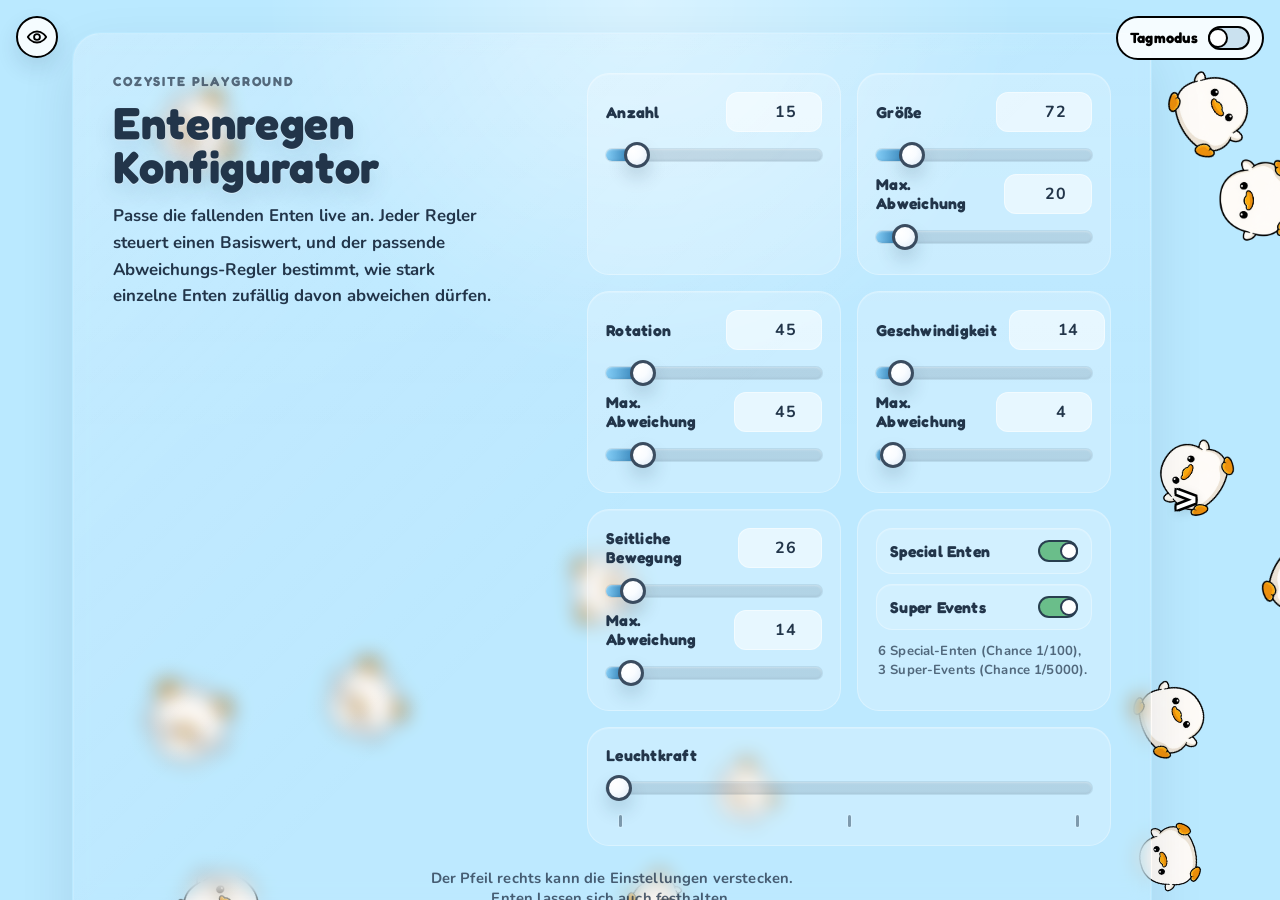
==== commit 7848204c: "Improve SEO metadata" ====
--- a/index.html
+++ b/index.html
@@ -8,16 +8,93 @@
     <meta http-equiv="Expires" content="0" />
     <meta name="theme-color" content="rgb(186, 233, 255)" />
     <meta name="app-version" content="2026.03.22-7" />
-    <title>CozySite</title>
+    <title>Entenregen-Konfigurator | CozySite</title>
+    <meta
+      name="description"
+      content="Gestalte deinen eigenen Entenregen: Passe Anzahl, Größe, Geschwindigkeit, seitliche Bewegung und Leuchtkraft der fallenden Enten live an."
+    />
+    <meta
+      name="robots"
+      content="index, follow, max-image-preview:large, max-snippet:-1"
+    />
+    <link rel="canonical" href="https://www.cozysite.de/" />
+
+    <meta property="og:type" content="website" />
+    <meta property="og:locale" content="de_DE" />
+    <meta property="og:site_name" content="CozySite" />
+    <meta property="og:title" content="Entenregen-Konfigurator | CozySite" />
+    <meta
+      property="og:description"
+      content="Gestalte deinen eigenen Entenregen: Passe Anzahl, Größe, Geschwindigkeit, seitliche Bewegung und Leuchtkraft der fallenden Enten live an."
+    />
+    <meta property="og:url" content="https://www.cozysite.de/" />
+    <meta
+      property="og:image"
+      content="https://www.cozysite.de/images/ducks/non_glowing_version/duck.png"
+    />
+    <meta property="og:image:type" content="image/png" />
+    <meta property="og:image:width" content="950" />
+    <meta property="og:image:height" content="950" />
+    <meta property="og:image:alt" content="Weiße Cartoon-Ente aus dem CozySite Entenregen" />
+
+    <meta name="twitter:card" content="summary" />
+    <meta name="twitter:title" content="Entenregen-Konfigurator | CozySite" />
+    <meta
+      name="twitter:description"
+      content="Gestalte deinen eigenen Entenregen: Passe Anzahl, Größe, Geschwindigkeit, seitliche Bewegung und Leuchtkraft der fallenden Enten live an."
+    />
+    <meta
+      name="twitter:image"
+      content="https://www.cozysite.de/images/ducks/non_glowing_version/duck.png"
+    />
+    <meta name="twitter:image:alt" content="Weiße Cartoon-Ente aus dem CozySite Entenregen" />
+
+    <link
+      rel="icon"
+      type="image/png"
+      sizes="950x950"
+      href="/images/ducks/non_glowing_version/duck.png"
+    />
+    <link rel="apple-touch-icon" href="/images/ducks/non_glowing_version/duck.png" />
     <link rel="preconnect" href="https://fonts.googleapis.com" />
     <link rel="preconnect" href="https://fonts.gstatic.com" crossorigin />
     <link
       rel="stylesheet"
       href="https://fonts.googleapis.com/css2?family=Fredoka:wght@500;600;700&family=Nunito:wght@400;600;700;800&display=swap"
     />
-    <link rel="manifest" href="manifest.webmanifest?v=2026.03.22-7" />
+    <link rel="manifest" href="/manifest.webmanifest?v=2026.07.22-1" />
     <link rel="stylesheet" href="style.css?v=2026.03.22-7" />
     <script src="script.js?v=2026.03.22-7" defer></script>
+    <script type="application/ld+json">
+      {
+        "@context": "https://schema.org",
+        "@graph": [
+          {
+            "@type": "WebSite",
+            "@id": "https://www.cozysite.de/#website",
+            "url": "https://www.cozysite.de/",
+            "name": "CozySite",
+            "description": "Gestalte deinen eigenen Entenregen: Passe Anzahl, Größe, Geschwindigkeit, seitliche Bewegung und Leuchtkraft der fallenden Enten live an.",
+            "inLanguage": "de"
+          },
+          {
+            "@type": "WebApplication",
+            "@id": "https://www.cozysite.de/#application",
+            "url": "https://www.cozysite.de/",
+            "name": "Entenregen-Konfigurator",
+            "description": "Gestalte deinen eigenen Entenregen: Passe Anzahl, Größe, Geschwindigkeit, seitliche Bewegung und Leuchtkraft der fallenden Enten live an.",
+            "applicationCategory": "EntertainmentApplication",
+            "operatingSystem": "Any",
+            "inLanguage": "de",
+            "isAccessibleForFree": true,
+            "image": "https://www.cozysite.de/images/ducks/non_glowing_version/duck.png",
+            "isPartOf": {
+              "@id": "https://www.cozysite.de/#website"
+            }
+          }
+        ]
+      }
+    </script>
   </head>
   <body>
     <button
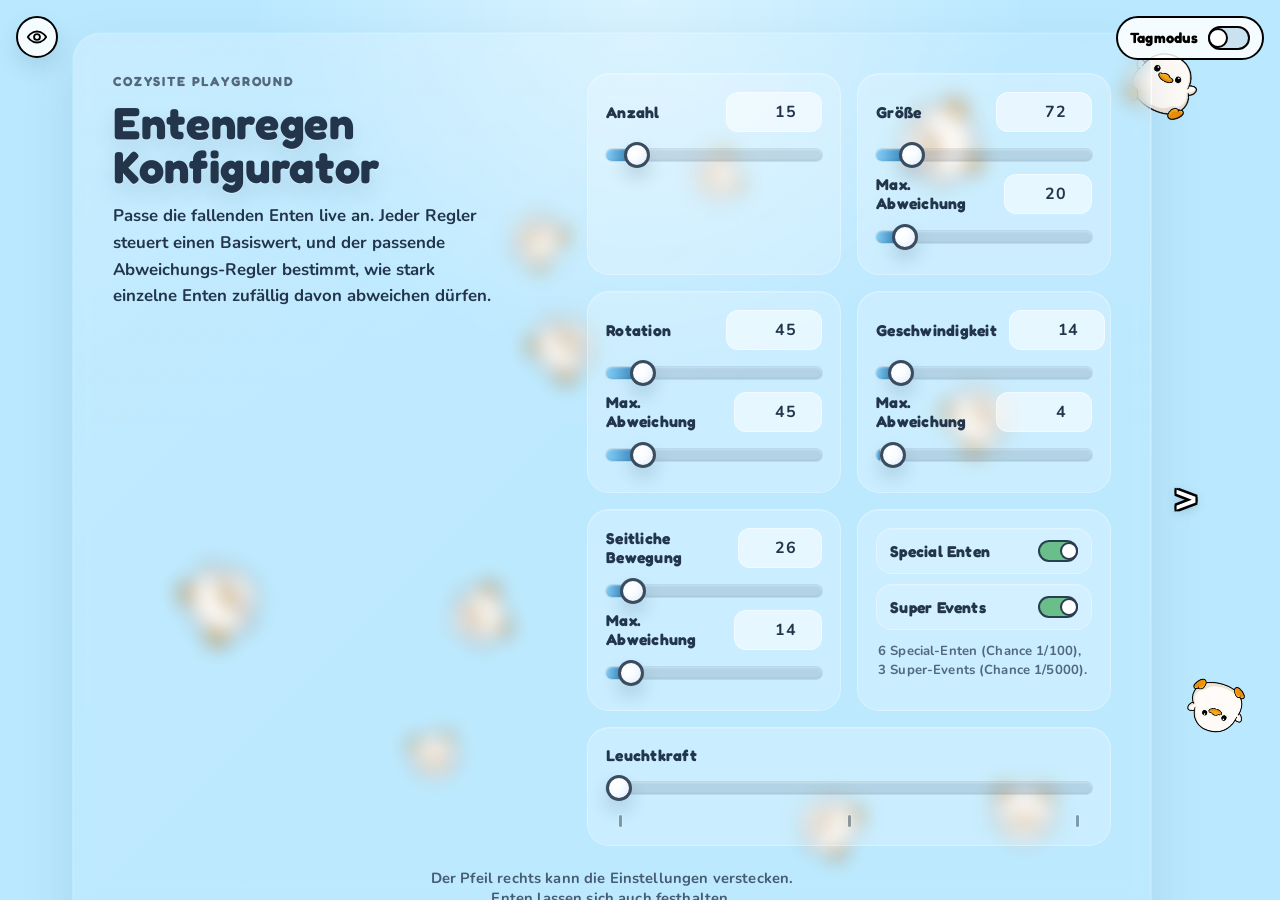
==== commit 8280d7d6: "Simplify CozySite title" ====
--- a/index.html
+++ b/index.html
@@ -8,7 +8,7 @@
     <meta http-equiv="Expires" content="0" />
     <meta name="theme-color" content="rgb(186, 233, 255)" />
     <meta name="app-version" content="2026.03.22-7" />
-    <title>Entenregen-Konfigurator | CozySite</title>
+    <title>CozySite</title>
     <meta
       name="description"
       content="Gestalte deinen eigenen Entenregen: Passe Anzahl, Größe, Geschwindigkeit, seitliche Bewegung und Leuchtkraft der fallenden Enten live an."
@@ -22,7 +22,7 @@
     <meta property="og:type" content="website" />
     <meta property="og:locale" content="de_DE" />
     <meta property="og:site_name" content="CozySite" />
-    <meta property="og:title" content="Entenregen-Konfigurator | CozySite" />
+    <meta property="og:title" content="CozySite" />
     <meta
       property="og:description"
       content="Gestalte deinen eigenen Entenregen: Passe Anzahl, Größe, Geschwindigkeit, seitliche Bewegung und Leuchtkraft der fallenden Enten live an."
@@ -38,7 +38,7 @@
     <meta property="og:image:alt" content="Weiße Cartoon-Ente aus dem CozySite Entenregen" />
 
     <meta name="twitter:card" content="summary" />
-    <meta name="twitter:title" content="Entenregen-Konfigurator | CozySite" />
+    <meta name="twitter:title" content="CozySite" />
     <meta
       name="twitter:description"
       content="Gestalte deinen eigenen Entenregen: Passe Anzahl, Größe, Geschwindigkeit, seitliche Bewegung und Leuchtkraft der fallenden Enten live an."
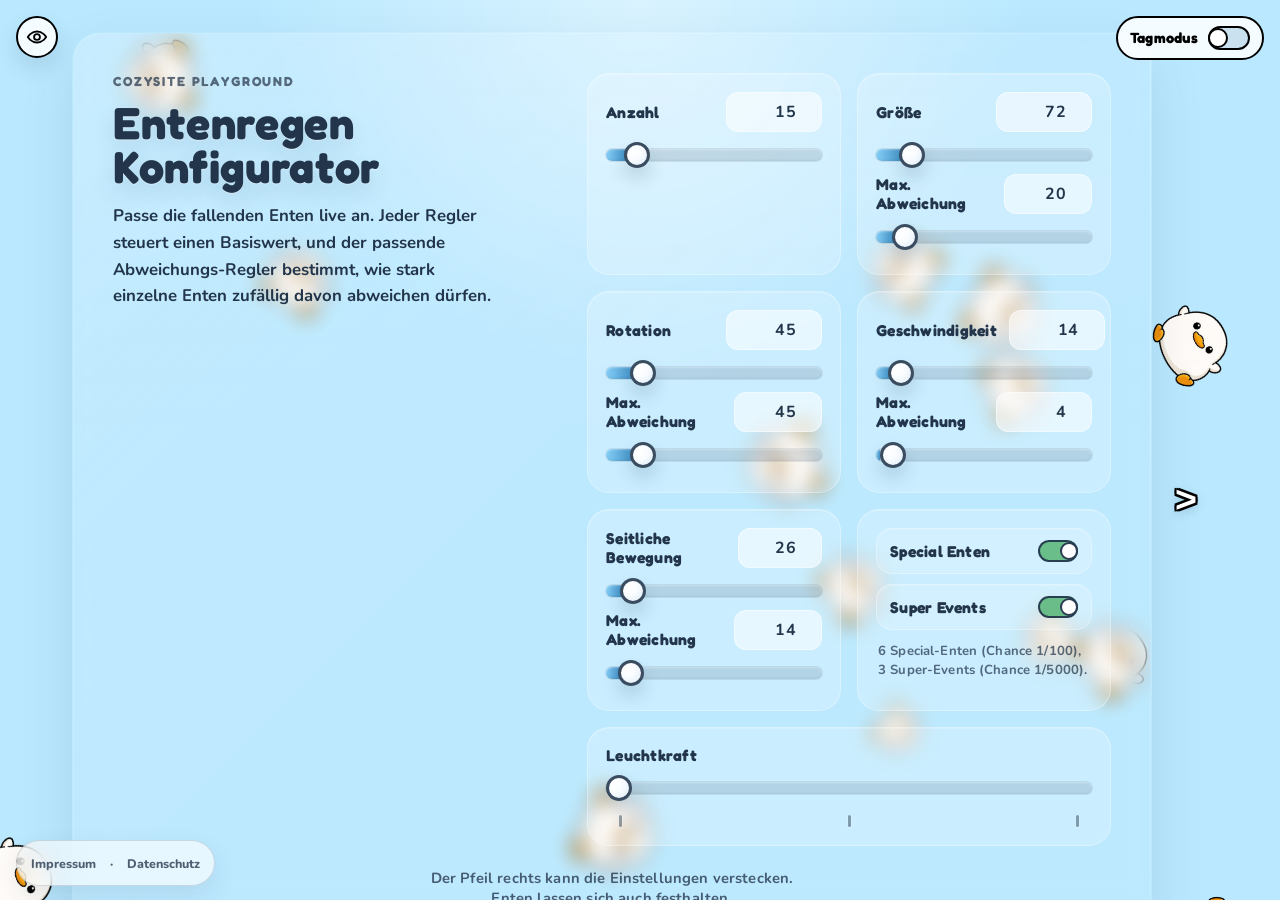
==== commit d41b2d3c: "Add tailored legal pages" ====
--- a/index.html
+++ b/index.html
@@ -56,14 +56,8 @@
       href="/images/ducks/non_glowing_version/duck.png"
     />
     <link rel="apple-touch-icon" href="/images/ducks/non_glowing_version/duck.png" />
-    <link rel="preconnect" href="https://fonts.googleapis.com" />
-    <link rel="preconnect" href="https://fonts.gstatic.com" crossorigin />
-    <link
-      rel="stylesheet"
-      href="https://fonts.googleapis.com/css2?family=Fredoka:wght@500;600;700&family=Nunito:wght@400;600;700;800&display=swap"
-    />
     <link rel="manifest" href="/manifest.webmanifest?v=2026.07.22-1" />
-    <link rel="stylesheet" href="style.css?v=2026.03.22-7" />
+    <link rel="stylesheet" href="style.css?v=2026.07.22-legal-1" />
     <script src="script.js?v=2026.03.22-7" defer></script>
     <script type="application/ld+json">
       {
@@ -360,6 +354,11 @@
         </button>
       </div>
     </main>
+    <footer class="site-legal-nav" aria-label="Rechtliches">
+      <a href="/impressum/">Impressum</a>
+      <span aria-hidden="true">·</span>
+      <a href="/datenschutz/">Datenschutz</a>
+    </footer>
     <div
       class="attention-popup"
       id="attentionPopup"
--- a/style.css
+++ b/style.css
@@ -1,3 +1,19 @@
+@font-face {
+  font-family: "Fredoka";
+  font-style: normal;
+  font-weight: 500 700;
+  font-display: swap;
+  src: url("fonts/fredoka-latin.woff2") format("woff2");
+}
+
+@font-face {
+  font-family: "Nunito";
+  font-style: normal;
+  font-weight: 400 800;
+  font-display: swap;
+  src: url("fonts/nunito-latin.woff2") format("woff2");
+}
+
 :root {
   --sky: rgb(186, 233, 255);
   --sky-night: rgb(9, 24, 56);
@@ -597,7 +613,7 @@
   padding:
     calc(var(--safe-top) + 32px)
     calc(var(--safe-right) + 24px)
-    calc(var(--safe-bottom) + 32px)
+    calc(var(--safe-bottom) + 86px)
     calc(var(--safe-left) + 24px);
   pointer-events: none;
 }
@@ -1422,7 +1438,7 @@
     padding:
       calc(var(--safe-top) + 112px)
       calc(var(--safe-right) + 18px)
-      calc(var(--safe-bottom) + 22px)
+      calc(var(--safe-bottom) + 78px)
       calc(var(--safe-left) + 18px);
   }
 
@@ -1511,3 +1527,352 @@
     padding-right: 38px;
   }
 }
+
+/* Legal navigation and pages */
+.site-legal-nav {
+  position: fixed;
+  z-index: 6;
+  bottom: calc(var(--safe-bottom) + 14px);
+  left: calc(var(--safe-left) + 16px);
+  display: flex;
+  align-items: center;
+  gap: 8px;
+  padding: 0 8px;
+  border: 1px solid rgba(34, 53, 74, 0.16);
+  border-radius: 999px;
+  color: rgba(34, 53, 74, 0.78);
+  background: rgba(255, 255, 255, 0.62);
+  box-shadow: 0 10px 26px rgba(20, 41, 69, 0.09);
+  font-size: 0.78rem;
+  font-weight: 800;
+  backdrop-filter: blur(12px);
+  -webkit-backdrop-filter: blur(12px);
+}
+
+.site-legal-nav a {
+  display: inline-flex;
+  align-items: center;
+  min-height: 44px;
+  padding: 0 6px;
+  color: inherit;
+  text-decoration: none;
+}
+
+.site-legal-nav a:hover,
+.site-legal-nav a:focus-visible {
+  color: rgb(21, 91, 137);
+  text-decoration: underline;
+  text-underline-offset: 3px;
+}
+
+.site-legal-nav a:focus-visible {
+  outline: 2px solid rgba(82, 165, 218, 0.5);
+  outline-offset: 3px;
+  border-radius: 4px;
+}
+
+.night-mode .site-legal-nav {
+  border-color: rgba(236, 244, 255, 0.18);
+  color: rgba(236, 244, 255, 0.82);
+  background: rgba(8, 22, 52, 0.58);
+  box-shadow: 0 12px 28px rgba(0, 0, 0, 0.2);
+}
+
+.night-mode .site-legal-nav a:hover,
+.night-mode .site-legal-nav a:focus-visible {
+  color: #fff;
+}
+
+body.legal-body {
+  min-height: 100vh;
+  min-height: 100dvh;
+  overflow-x: hidden;
+  overflow-y: auto;
+  overscroll-behavior: auto;
+}
+
+.legal-body::before {
+  background:
+    radial-gradient(circle at 15% 5%, rgba(255, 255, 255, 0.74), transparent 28rem),
+    radial-gradient(circle at 90% 80%, rgba(85, 179, 231, 0.22), transparent 32rem),
+    var(--sky);
+}
+
+.legal-topbar,
+.legal-main,
+.legal-footer {
+  width: min(1080px, calc(100% - 36px));
+  margin-inline: auto;
+}
+
+.legal-topbar {
+  display: flex;
+  align-items: center;
+  justify-content: space-between;
+  gap: 18px;
+  padding: 22px 0 12px;
+}
+
+.legal-brand {
+  display: inline-flex;
+  align-items: center;
+  gap: 12px;
+  color: var(--text);
+  text-decoration: none;
+  font-family: var(--font-display);
+  font-weight: 700;
+}
+
+.legal-brand img {
+  width: 48px;
+  height: 48px;
+  object-fit: contain;
+  filter: drop-shadow(0 9px 10px rgba(20, 41, 69, 0.14));
+}
+
+.legal-back {
+  padding: 9px 13px;
+  border: 1px solid rgba(34, 53, 74, 0.15);
+  border-radius: 999px;
+  color: rgba(34, 53, 74, 0.82);
+  background: rgba(255, 255, 255, 0.58);
+  text-decoration: none;
+  font-size: 0.84rem;
+  font-weight: 800;
+}
+
+.legal-main {
+  padding: 34px 0 60px;
+}
+
+.legal-hero {
+  max-width: 760px;
+  margin-bottom: 26px;
+}
+
+.legal-eyebrow {
+  margin: 0 0 8px;
+  color: rgb(21, 91, 137);
+  font-size: 0.8rem;
+  font-weight: 900;
+  letter-spacing: 0.09em;
+  text-transform: uppercase;
+}
+
+.legal-hero h1 {
+  margin: 0 0 12px;
+  font-family: var(--font-display);
+  font-size: clamp(2.7rem, 7vw, 5.4rem);
+  line-height: 0.95;
+}
+
+.legal-lead {
+  margin: 0;
+  max-width: 720px;
+  color: rgba(34, 53, 74, 0.76);
+  font-size: clamp(1rem, 2vw, 1.16rem);
+  line-height: 1.65;
+}
+
+.legal-summary {
+  display: flex;
+  flex-wrap: wrap;
+  gap: 9px;
+  margin: 0 0 22px;
+}
+
+.legal-summary span {
+  padding: 7px 11px;
+  border: 1px solid rgba(34, 53, 74, 0.12);
+  border-radius: 999px;
+  background: rgba(255, 255, 255, 0.5);
+  font-size: 0.8rem;
+  font-weight: 800;
+}
+
+.legal-document {
+  display: grid;
+  grid-template-columns: repeat(2, minmax(0, 1fr));
+  gap: 16px;
+  padding: clamp(20px, 4vw, 34px);
+  border: 1px solid rgba(255, 255, 255, 0.42);
+  border-radius: 30px;
+  background: rgba(255, 255, 255, 0.28);
+  box-shadow:
+    0 26px 65px rgba(20, 41, 69, 0.12),
+    inset 0 1px 0 rgba(255, 255, 255, 0.56);
+  backdrop-filter: blur(15px);
+  -webkit-backdrop-filter: blur(15px);
+}
+
+.legal-card {
+  min-width: 0;
+  padding: 20px;
+  border: 1px solid rgba(34, 53, 74, 0.11);
+  border-radius: 21px;
+  background: rgba(255, 255, 255, 0.5);
+}
+
+.legal-card--wide {
+  grid-column: 1 / -1;
+}
+
+.legal-card h2 {
+  margin: 0 0 10px;
+  font-family: var(--font-display);
+  font-size: 1.32rem;
+}
+
+.legal-card h3 {
+  margin: 19px 0 8px;
+  font-size: 1rem;
+}
+
+.legal-card p,
+.legal-card li,
+.legal-card dd,
+.legal-card dt,
+.legal-address span,
+.legal-address a {
+  line-height: 1.65;
+  overflow-wrap: anywhere;
+}
+
+.legal-card p:last-child,
+.legal-card ul:last-child {
+  margin-bottom: 0;
+}
+
+.legal-card a {
+  color: rgb(17, 101, 154);
+  font-weight: 800;
+  text-underline-offset: 3px;
+}
+
+.legal-reference {
+  color: rgba(34, 53, 74, 0.66);
+  font-size: 0.84rem;
+  font-weight: 800;
+}
+
+.legal-address {
+  display: grid;
+  margin: 14px 0;
+  font-style: normal;
+}
+
+.legal-list {
+  padding-left: 1.2rem;
+}
+
+.legal-data-list {
+  display: grid;
+  gap: 10px;
+  margin: 15px 0 0;
+}
+
+.legal-data-list div {
+  display: grid;
+  grid-template-columns: minmax(100px, 0.28fr) 1fr;
+  gap: 12px;
+  padding-top: 10px;
+  border-top: 1px solid rgba(34, 53, 74, 0.11);
+}
+
+.legal-data-list dt {
+  font-weight: 900;
+}
+
+.legal-data-list dd {
+  margin: 0;
+}
+
+.legal-footer {
+  display: flex;
+  flex-wrap: wrap;
+  align-items: center;
+  justify-content: space-between;
+  gap: 14px;
+  padding: 0 0 28px;
+  color: rgba(34, 53, 74, 0.72);
+  font-size: 0.84rem;
+  font-weight: 800;
+}
+
+.legal-footer nav {
+  display: flex;
+  flex-wrap: wrap;
+  gap: 14px;
+}
+
+.legal-footer a {
+  color: inherit;
+}
+
+@media (prefers-color-scheme: dark) {
+  body.legal-body {
+    color: rgb(240, 247, 255);
+  }
+
+  .legal-body::before {
+    background:
+      radial-gradient(circle at 15% 5%, rgba(120, 180, 255, 0.15), transparent 28rem),
+      radial-gradient(circle at 90% 80%, rgba(85, 179, 231, 0.12), transparent 32rem),
+      linear-gradient(180deg, rgb(12, 30, 68), var(--sky-night));
+  }
+
+  .legal-brand,
+  .legal-back,
+  .legal-footer,
+  .legal-card a,
+  .legal-eyebrow {
+    color: rgb(236, 244, 255);
+  }
+
+  .legal-back,
+  .legal-summary span,
+  .legal-card {
+    border-color: rgba(236, 244, 255, 0.16);
+    background: rgba(8, 22, 52, 0.48);
+  }
+
+  .legal-lead,
+  .legal-reference {
+    color: rgba(236, 244, 255, 0.76);
+  }
+
+  .legal-document {
+    border-color: rgba(236, 244, 255, 0.12);
+    background: rgba(8, 22, 52, 0.34);
+    box-shadow: 0 28px 70px rgba(0, 0, 0, 0.28);
+  }
+
+  .legal-data-list div {
+    border-color: rgba(236, 244, 255, 0.13);
+  }
+}
+
+@media (max-width: 720px) {
+  .site-legal-nav {
+    left: 50%;
+    transform: translateX(-50%);
+    white-space: nowrap;
+  }
+
+  .legal-topbar {
+    align-items: flex-start;
+  }
+
+  .legal-document {
+    grid-template-columns: 1fr;
+  }
+
+  .legal-card--wide {
+    grid-column: auto;
+  }
+
+  .legal-data-list div {
+    grid-template-columns: 1fr;
+    gap: 2px;
+  }
+}
